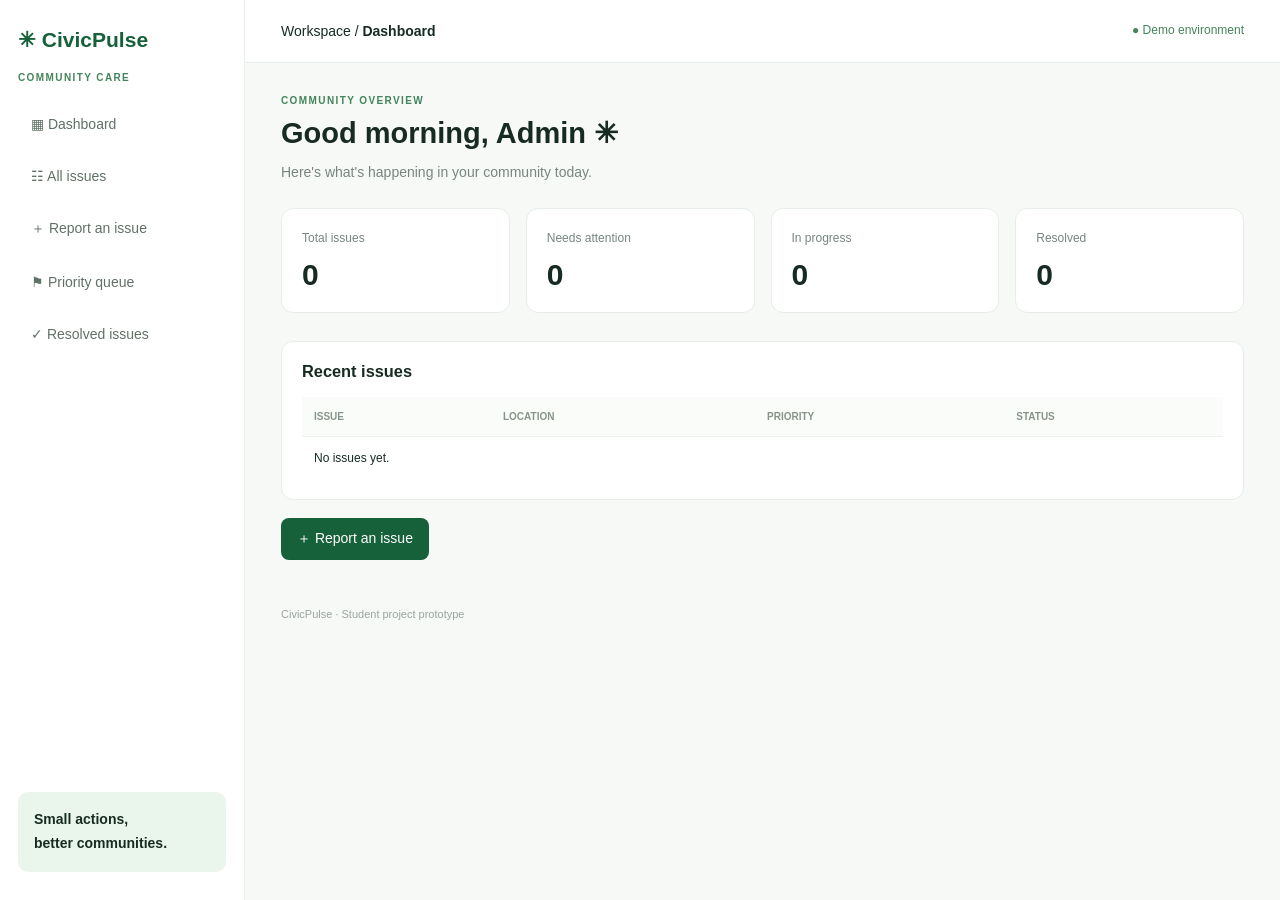
==== index.html @ 3a0a63b4 "Initial CivicPulse project setup" ====
<!DOCTYPE html>
<html lang="en">
<head>
  <meta charset="UTF-8">
  <meta name="viewport" content="width=device-width, initial-scale=1.0">
  <title>CivicPulse Dashboard</title>
  <link rel="stylesheet" href="style.css">
</head>
<body>
  <aside class="sidebar">
    <h2>✳ CivicPulse</h2>
    <p class="tagline">COMMUNITY CARE</p>
    <button onclick="showView('dashboard')">▦ Dashboard</button>
    <button onclick="showView('issues')">☷ All issues</button>
    <button onclick="showView('report')">＋ Report an issue</button>
    <button onclick="showView('priority')">⚑ Priority queue</button>
    <button onclick="showView('resolved')">✓ Resolved issues</button>
    <div class="sidebar-bottom">Small actions,<br>better communities.</div>
  </aside>

  <main>
    <header>
      <span>Workspace / <b id="pageTitle">Dashboard</b></span>
      <span class="demo">● Demo environment</span>
    </header>

    <section id="dashboard" class="view">
      <p class="eyebrow">COMMUNITY OVERVIEW</p>
      <h1>Good morning, Admin ✳</h1>
      <p class="muted">Here's what's happening in your community today.</p>

      <div class="stats">
        <article><span>Total issues</span><h2 id="total">8</h2></article>
        <article><span>Needs attention</span><h2 id="attention">3</h2></article>
        <article><span>In progress</span><h2 id="progress">2</h2></article>
        <article><span>Resolved</span><h2 id="resolved">2</h2></article>
      </div>

      <div class="panel">
        <h3>Recent issues</h3>
        <div class="table-wrap">
          <table>
            <thead><tr><th>Issue</th><th>Location</th><th>Priority</th><th>Status</th></tr></thead>
            <tbody id="recentRows"></tbody>
          </table>
        </div>
      </div>
      <button class="primary" onclick="showView('report')">＋ Report an issue</button>
    </section>

    <section id="issues" class="view hidden">
      <h1>All issues</h1>
      <p class="muted">Search and manage community reports.</p>
      <input id="search" placeholder="Search issues or locations..." oninput="renderIssues()">
      <div class="panel table-wrap">
        <table>
          <thead><tr><th>Issue</th><th>Location</th><th>Priority</th><th>Status</th><th>Action</th></tr></thead>
          <tbody id="issueRows"></tbody>
        </table>
      </div>
    </section>

    <section id="report" class="view hidden">
      <h1>Report an issue</h1>
      <p class="muted">Share a local problem to help improve your neighbourhood.</p>
      <form id="reportForm" class="panel form">
        <label>Issue category
          <select id="type" required>
            <option value="">Choose a category</option>
            <option>Pothole</option>
            <option>Garbage accumulation</option>
            <option>Water leakage</option>
            <option>Broken streetlight</option>
            <option>Electrical hazard</option>
            <option>Damaged footpath</option>
          </select>
        </label>
        <label>Location
          <select id="location" required>
            <option value="">Choose location</option>
            <option>Residential area</option>
            <option>Near school</option>
            <option>Busy road</option>
            <option>Near hospital</option>
            <option>Public park</option>
            <option>Market area</option>
          </select>
        </label>
        <label>Description
          <textarea id="description" required maxlength="500" rows="4" placeholder="Describe the issue..."></textarea>
        </label>
        <label>Severity (1 = minor, 5 = critical)
          <select id="condition" required>
            <option value="">Choose severity</option>
            <option value="1">1 — Very minor</option>
            <option value="2">2 — Minor</option>
            <option value="3">3 — Moderate</option>
            <option value="4">4 — Major</option>
            <option value="5">5 — Critical</option>
          </select>
        </label>
        <label>Estimated people affected
          <input id="people" type="number" min="1" required placeholder="e.g. 50">
        </label>
        <button class="primary" type="submit">Submit report</button>
      </form>
    </section>

    <section id="priority" class="view hidden">
      <h1>Priority queue</h1>
      <p class="muted">Open issues ordered by estimated priority.</p>
      <div class="panel table-wrap">
        <table>
          <thead><tr><th>Rank</th><th>Issue</th><th>Location</th><th>Score</th><th>Status</th></tr></thead>
          <tbody id="priorityRows"></tbody>
        </table>
      </div>
    </section>

    <section id="resolved" class="view hidden">
      <h1>Resolved issues</h1>
      <p class="muted">Reports marked as resolved.</p>
      <div class="panel table-wrap">
        <table>
          <thead><tr><th>Issue</th><th>Location</th><th>Priority</th><th>Status</th></tr></thead>
          <tbody id="resolvedRows"></tbody>
        </table>
      </div>
    </section>
    <footer>CivicPulse · Student project prototype</footer>
  </main>
  <div id="toast" role="status"></div>
  <script src="script.js"></script>
</body>
</html>
---- style.css ----
:root {
  --green: #17613a;
  --green-light: #eaf6ec;
  --background: #f7f9f7;
  --text: #172b22;
  --muted: #77867e;
  --border: #e7ede8;
}

* { box-sizing: border-box; }

body {
  margin: 0;
  background: var(--background);
  color: var(--text);
  font-family: "Segoe UI", Arial, sans-serif;
  font-size: 14px;
}

button, input, select, textarea { font: inherit; }
button { cursor: pointer; }

.sidebar {
  width: 245px;
  position: fixed;
  inset: 0 auto 0 0;
  padding: 28px 18px;
  background: white;
  border-right: 1px solid var(--border);
  display: flex;
  flex-direction: column;
  gap: 10px;
}

.sidebar h2 { margin: 0; color: var(--green); }
.tagline, .eyebrow {
  color: #43845a;
  font-size: 10px;
  letter-spacing: 1.4px;
  font-weight: bold;
}

.sidebar button {
  border: 0;
  background: transparent;
  color: #607166;
  padding: 13px;
  border-radius: 8px;
  text-align: left;
}

.sidebar button:hover,
.sidebar button:focus {
  background: var(--green-light);
  color: var(--green);
}

.sidebar-bottom {
  margin-top: auto;
  padding: 16px;
  border-radius: 10px;
  background: var(--green-light);
  line-height: 1.7;
  font-weight: bold;
}

main { margin-left: 245px; padding: 0 36px 30px; }

header {
  margin: 0 -36px 32px;
  padding: 23px 36px;
  background: white;
  border-bottom: 1px solid var(--border);
  display: flex;
  justify-content: space-between;
  gap: 12px;
}

.demo { color: #43845a; font-size: 12px; }

h1 { font-size: 29px; margin: 8px 0; }
h3 { margin-top: 0; }
.muted { color: var(--muted); }
.eyebrow { margin-top: 0; }

.stats {
  display: grid;
  grid-template-columns: repeat(4, minmax(0, 1fr));
  gap: 16px;
  margin: 28px 0;
}

.stats article, .panel {
  background: white;
  border: 1px solid var(--border);
  border-radius: 12px;
  padding: 20px;
  min-width: 0;
}

.stats article span { color: var(--muted); font-size: 12px; }
.stats h2 { font-size: 30px; margin: 13px 0 0; }

.primary {
  background: var(--green);
  color: white;
  border: 0;
  border-radius: 8px;
  padding: 12px 16px;
  margin: 18px 0;
}

.primary:hover { background: #123b2a; }

.table-wrap { overflow-x: auto; }
table { width: 100%; border-collapse: collapse; text-align: left; }
th {
  color: #87948a;
  background: #fafcf9;
  font-size: 10px;
  text-transform: uppercase;
}
th, td {
  padding: 14px 12px;
  border-bottom: 1px solid #edf1ed;
  white-space: nowrap;
}
td { font-size: 12px; }
tbody tr:last-child td { border-bottom: 0; }

.pill {
  display: inline-block;
  border-radius: 5px;
  padding: 5px 8px;
  font-size: 10px;
  font-weight: bold;
}
.critical { background: #fff0ee; color: #cb514b; }
.high { background: #fff5e5; color: #b97a21; }
.medium { background: #edf5ff; color: #4e7fb6; }
.low { background: #edf7ee; color: #42845a; }

.form { max-width: 760px; margin-top: 22px; }
.form label { display: block; margin-bottom: 18px; font-weight: 600; }
.form input, .form select, .form textarea, #search {
  display: block;
  width: 100%;
  margin-top: 8px;
  padding: 12px;
  border: 1px solid #dce6dd;
  border-radius: 8px;
  background: white;
  color: var(--text);
}
.form textarea { resize: vertical; }
.form input:focus, .form select:focus, .form textarea:focus, #search:focus {
  outline: 2px solid #b8dfc1;
  border-color: #5da874;
}

.hidden { display: none !important; }
.view { animation: appear .2s ease; }
@keyframes appear {
  from { opacity: .5; transform: translateY(3px); }
  to { opacity: 1; transform: none; }
}

footer { color: #9aa59d; font-size: 11px; margin-top: 30px; }
#toast {
  position: fixed;
  right: 20px;
  bottom: 20px;
  background: #183e2b;
  color: white;
  border-radius: 9px;
  padding: 13px 18px;
  display: none;
  box-shadow: 0 8px 25px #102b1d30;
}

@media (max-width: 1000px) {
  .sidebar { width: 205px; }
  main { margin-left: 205px; padding: 0 22px 25px; }
  header { margin-left: -22px; margin-right: -22px; padding: 20px 22px; }
  .stats { grid-template-columns: repeat(2, minmax(0, 1fr)); }
}

@media (max-width: 650px) {
  .sidebar { position: static; width: auto; padding: 15px; }
  .sidebar-bottom { display: none; }
  .sidebar button { display: inline-block; width: auto; padding: 9px; }
  main { margin-left: 0; padding: 0 14px 20px; }
  header { margin: 0 -14px 24px; padding: 16px 14px; }
  h1 { font-size: 24px; }
  .stats { gap: 9px; }
  .stats article, .panel { padding: 14px; }
  .stats h2 { font-size: 25px; }
}
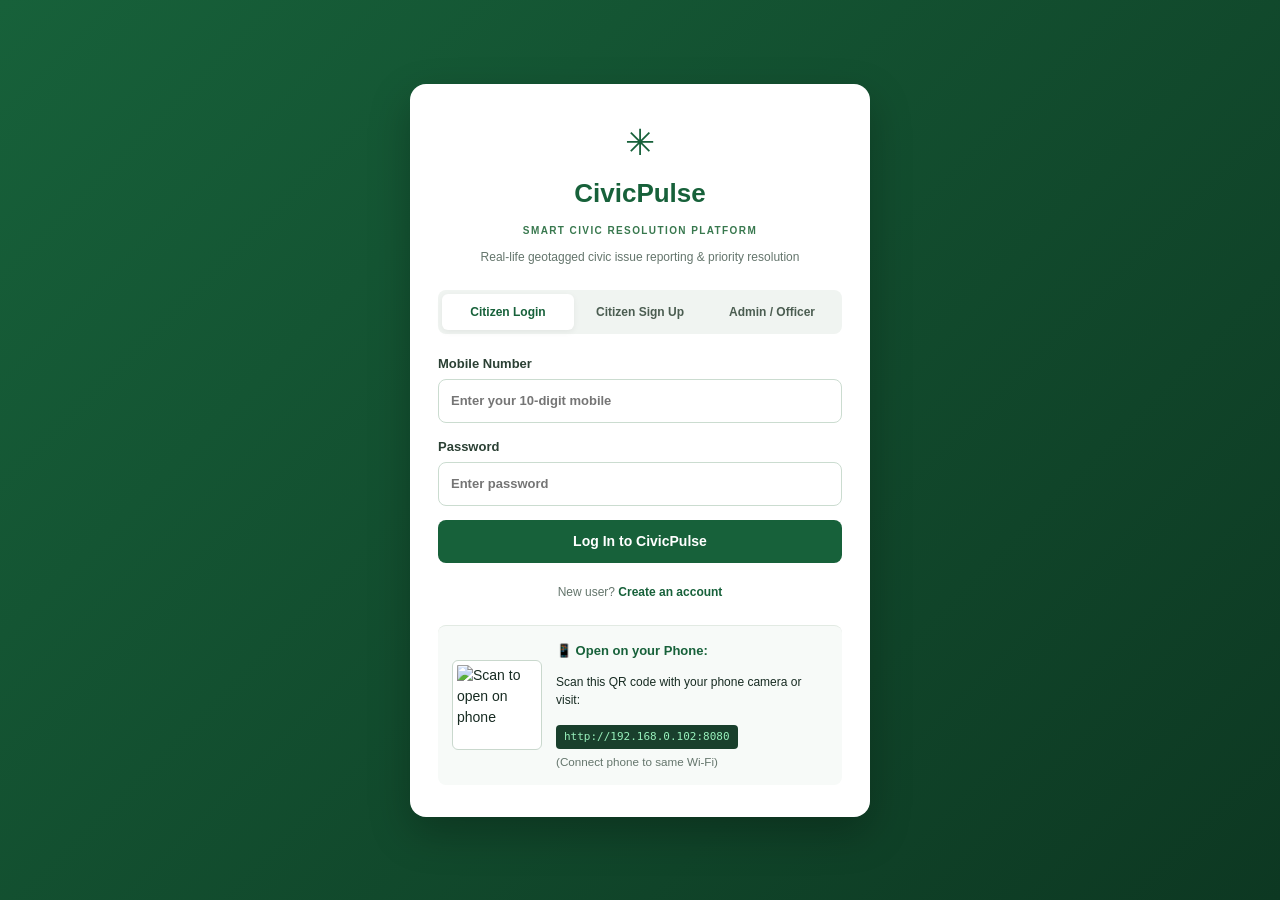
==== commit 203f0b32: "Working stage added geotag" ====
--- a/index.html
+++ b/index.html
@@ -1,136 +1,604 @@
-
 <!DOCTYPE html>
 <html lang="en">
 <head>
   <meta charset="UTF-8">
-  <meta name="viewport" content="width=device-width, initial-scale=1.0">
-  <title>CivicPulse Dashboard</title>
+  <meta name="viewport" content="width=device-width, initial-scale=1.0, maximum-scale=1.0, user-scalable=no">
+  <title>CivicPulse | Smart Geotag Civic Resolution App</title>
+  
+  <!-- PWA & Mobile Meta Tags -->
+  <link rel="manifest" href="manifest.json">
+  <meta name="theme-color" content="#17613a">
+  <meta name="mobile-web-app-capable" content="yes">
+  <meta name="apple-mobile-web-app-status-bar-style" content="black-translucent">
+  <meta name="apple-mobile-web-app-title" content="CivicPulse">
+  <link rel="apple-touch-icon" href="https://cdn-icons-png.flaticon.com/512/854/854878.png">
+
   <link rel="stylesheet" href="style.css">
+  
+  <!-- Leaflet Map CSS & JS -->
+  <link rel="stylesheet" href="https://unpkg.com/leaflet@1.9.4/dist/leaflet.css" integrity="sha256-p4NxAoJBhIIN+hmNHrzRCf9tD/miZyoHS5obTRR9BMY=" crossorigin=""/>
+  <script src="https://unpkg.com/leaflet@1.9.4/dist/leaflet.js" integrity="sha256-20nQCchB9co0qIjJZRGuk2/Z9VM+kNiyxNV1lvTlZBo=" crossorigin=""></script>
 </head>
 <body>
-  <aside class="sidebar">
-    <h2>✳ CivicPulse</h2>
-    <p class="tagline">COMMUNITY CARE</p>
-    <button onclick="showView('dashboard')">▦ Dashboard</button>
-    <button onclick="showView('issues')">☷ All issues</button>
-    <button onclick="showView('report')">＋ Report an issue</button>
-    <button onclick="showView('priority')">⚑ Priority queue</button>
-    <button onclick="showView('resolved')">✓ Resolved issues</button>
-    <div class="sidebar-bottom">Small actions,<br>better communities.</div>
-  </aside>
-
-  <main>
-    <header>
-      <span>Workspace / <b id="pageTitle">Dashboard</b></span>
-      <span class="demo">● Demo environment</span>
-    </header>
-
-    <section id="dashboard" class="view">
-      <p class="eyebrow">COMMUNITY OVERVIEW</p>
-      <h1>Good morning, Admin ✳</h1>
-      <p class="muted">Here's what's happening in your community today.</p>
-
-      <div class="stats">
-        <article><span>Total issues</span><h2 id="total">8</h2></article>
-        <article><span>Needs attention</span><h2 id="attention">3</h2></article>
-        <article><span>In progress</span><h2 id="progress">2</h2></article>
-        <article><span>Resolved</span><h2 id="resolved">2</h2></article>
+
+  <!-- ==================== AUTHENTICATION SCREEN (LOGIN / SIGN UP) ==================== -->
+  <div id="authScreen" class="auth-wrapper">
+    <div class="auth-card">
+      <div class="auth-header">
+        <span class="auth-icon">✳</span>
+        <h2>CivicPulse</h2>
+        <p class="tagline">SMART CIVIC RESOLUTION PLATFORM</p>
+        <p class="auth-subtitle">Real-life geotagged civic issue reporting & priority resolution</p>
       </div>
 
-      <div class="panel">
-        <h3>Recent issues</h3>
-        <div class="table-wrap">
+      <!-- AUTH TABS -->
+      <div class="auth-tabs">
+        <button id="tabCitizenLogin" class="auth-tab-btn active" onclick="switchAuthTab('citizenLogin')">Citizen Login</button>
+        <button id="tabCitizenSignup" class="auth-tab-btn" onclick="switchAuthTab('citizenSignup')">Citizen Sign Up</button>
+        <button id="tabAdminLogin" class="auth-tab-btn" onclick="switchAuthTab('adminLogin')">Admin / Officer</button>
+      </div>
+
+      <!-- FORM 1: CITIZEN LOGIN -->
+      <form id="citizenLoginForm" class="auth-form" onsubmit="handleCitizenLogin(event)">
+        <label>Mobile Number
+          <input id="loginPhone" type="tel" placeholder="Enter your 10-digit mobile" required pattern="[0-9]{10}">
+        </label>
+        <label>Password
+          <input id="loginPassword" type="password" placeholder="Enter password" required>
+        </label>
+        <button type="submit" class="primary full-width">Log In to CivicPulse</button>
+        <p class="auth-switch-note">New user? <a href="javascript:void(0)" onclick="switchAuthTab('citizenSignup')">Create an account</a></p>
+      </form>
+
+      <!-- FORM 2: CITIZEN SIGN UP -->
+      <form id="citizenSignupForm" class="auth-form hidden" onsubmit="handleCitizenSignup(event)">
+        <label>Your Full Name
+          <input id="signupName" placeholder="e.g. your full name" required>
+        </label>
+        <label>Mobile Number
+          <input id="signupPhone" type="tel" placeholder="10-digit mobile number" required pattern="[0-9]{10}">
+        </label>
+        <label>Create Password
+          <input id="signupPassword" type="password" placeholder="Choose a password" required minlength="4">
+        </label>
+        <button type="submit" class="primary full-width">Create Citizen Account</button>
+        <p class="auth-switch-note">Already have an account? <a href="javascript:void(0)" onclick="switchAuthTab('citizenLogin')">Log in</a></p>
+      </form>
+
+      <!-- FORM 3: ADMIN / OFFICER LOGIN -->
+      <form id="adminLoginForm" class="auth-form hidden" onsubmit="handleAdminLogin(event)">
+        <div class="admin-notice">
+          <small>🛡 Municipal Officer Portal: Manage city-wide complaints, Max-Heap priority queue, and fleet dispatch.</small>
+        </div>
+        <label>Administrator Username
+          <input id="adminUsername" placeholder="Username (Default: admin)" required>
+        </label>
+        <label>Security Password / PIN
+          <input id="adminPassword" type="password" placeholder="Password (Default: admin123 or 1234)" required>
+        </label>
+        <button type="submit" class="primary full-width" style="background:#253e30;">Log In as Municipal Officer</button>
+        <p class="auth-switch-note"><a href="javascript:void(0)" onclick="switchAuthTab('citizenLogin')">← Back to Citizen Login</a></p>
+      </form>
+
+      <!-- QR CODE & PHONE APP CONNECT HELPER -->
+      <div class="phone-connect-box">
+        <div class="phone-connect-flex">
+          <img id="phoneQrCode" class="qr-code-img" src="https://api.qrserver.com/v1/create-qr-code/?size=110x110&data=http://192.168.0.102:8080" alt="Scan to open on phone">
+          <div class="phone-connect-text">
+            <strong>📱 Open on your Phone:</strong>
+            <p class="small">Scan this QR code with your phone camera or visit:</p>
+            <code class="network-link">http://192.168.0.102:8080</code>
+            <small class="muted" style="display:block; margin-top:4px;">(Connect phone to same Wi-Fi)</small>
+          </div>
+        </div>
+      </div>
+    </div>
+  </div>
+
+  <!-- ==================== MAIN APPLICATION APP (POST-LOGIN) ==================== -->
+  <div id="appScreen" class="app-wrapper hidden">
+    <!-- SIDEBAR NAVIGATION -->
+    <aside class="sidebar" id="mainSidebar">
+      <div class="brand">
+        <h2>✳ CivicPulse</h2>
+        <p class="tagline" id="sidebarTagline">CITIZEN PORTAL</p>
+      </div>
+
+      <!-- CITIZEN NAVIGATION -->
+      <nav class="nav-links" id="citizenNav">
+        <button id="nav-report" class="active" onclick="showView('report')">📷 Report with Geotag</button>
+        <button id="nav-myComplaints" onclick="showView('myComplaints')">📋 My Complaints</button>
+      </nav>
+
+      <!-- ADMIN / OFFICER NAVIGATION -->
+      <nav class="nav-links hidden" id="adminNav">
+        <button id="nav-dashboard" onclick="showView('dashboard')">▦ Dashboard</button>
+        <button id="nav-citizens" onclick="showView('citizens')">👥 Registered Citizens</button>
+        <button id="nav-issues" onclick="showView('issues')">☷ All City Complaints</button>
+        <button id="nav-priority" onclick="showView('priority')">⚑ Priority Queue (Heap)</button>
+        <button id="nav-map" onclick="showView('mapView')">🗺 Interactive Map & Route</button>
+        <button id="nav-resolved" onclick="showView('resolved')">✓ Resolved Issues</button>
+        <button id="nav-fds" onclick="showView('fds')">⚗ FDS Live Inspector</button>
+      </nav>
+
+      <!-- SIDEBAR BOTTOM PROFILE -->
+      <div class="sidebar-bottom">
+        <div class="user-card" id="userCard">
+          <span class="user-badge" id="roleBadge">👤 Citizen</span>
+          <strong id="userNameDisplay">Citizen</strong>
+          <small id="userPhoneDisplay" class="muted">+91 ----------</small>
+        </div>
+        <button class="logout-btn" onclick="logout()">⎋ Log Out</button>
+      </div>
+    </aside>
+
+    <!-- MAIN APP CONTAINER -->
+    <main id="mainContainer">
+      <!-- TOP HEADER -->
+      <header>
+        <div class="header-left">
+          <span class="header-title">Workspace / <b id="pageTitle">Report with Geotag</b></span>
+          <span id="backendBadge" class="demo-badge pill-green">● C++ Multi-Tenant Engine Active</span>
+        </div>
+        <div class="header-right">
+          <button id="pwaInstallBtn" class="install-pwa-btn hidden" onclick="installPwa()">📱 Install on Phone</button>
+          <div class="header-user-info">
+            <span id="headerRolePill" class="role-pill citizen-pill">Citizen</span>
+            <span id="headerUserName" class="header-name">Citizen</span>
+          </div>
+        </div>
+      </header>
+
+      <!-- ==================== CITIZEN VIEWS ==================== -->
+
+      <!-- VIEW 1: REPORT CIVIC ISSUE (GEOTAG MANDATORY, STEP 2 AUTOMATIC) -->
+      <section id="report" class="view">
+        <div class="view-intro">
+          <h1>Report a Civic Issue</h1>
+          <p class="muted">Take a photo using your phone camera or upload a geotagged image. Location and priority are automatically calculated from your photo!</p>
+        </div>
+
+        <!-- STEP 1: PHOTO & GEOTAG (COMPULSORY) -->
+        <div class="panel geotag-capture-card">
+          <div class="step-title-row">
+            <span class="step-num">1</span>
+            <div>
+              <h3>Take Photo or Upload Geotagged Image (Compulsory)</h3>
+              <p class="muted small">Your location is directly extracted from the photo GPS coordinates.</p>
+            </div>
+          </div>
+
+          <div class="upload-options-grid">
+            <!-- CAMERA -->
+            <div class="camera-card">
+              <button type="button" class="primary full-width" onclick="toggleCamera()">
+                📸 Open Camera & Capture Photo
+              </button>
+              <video id="cameraVideo" autoplay playsinline style="display:none;"></video>
+              <canvas id="cameraCanvas" style="display:none;"></canvas>
+              <button type="button" id="snapBtn" class="primary full-width" style="display:none; margin-top:8px; background:#124729;" onclick="takePhotoSnapshot()">
+                🔘 Snap Photo Now
+              </button>
+            </div>
+
+            <!-- FILE UPLOAD -->
+            <div class="dropzone" id="dropzone" onclick="document.getElementById('fileInput').click()">
+              <input type="file" id="fileInput" accept="image/*" style="display:none" onchange="handleFileSelect(event)">
+              <div class="dropzone-content">
+                <span class="upload-icon">📁</span>
+                <strong>Choose Photo from Device</strong>
+                <small>Auto-reads embedded GPS latitude & longitude</small>
+              </div>
+            </div>
+          </div>
+
+          <!-- PHOTO & EXTRACTED LOCATION DISPLAY -->
+          <div id="photoSuccessCard" class="photo-success-card hidden">
+            <div class="photo-success-flex">
+              <img id="previewImg" src="" alt="Captured issue photo" class="preview-thumbnail">
+              <div class="photo-success-details">
+                <span class="pill-badge pill-green">✓ Photo Captured & Geotagged</span>
+                <h4 id="extractedIssueTitle">Civic Issue Identified</h4>
+                <div class="extracted-location-badge">
+                  <span>📍 <b>Extracted GPS:</b> <span id="dispLat">0.0000</span>, <span id="dispLng">0.0000</span></span>
+                  <span id="dispAddress" class="disp-address">Finding address...</span>
+                </div>
+              </div>
+            </div>
+          </div>
+        </div>
+
+        <!-- STEP 2: REVIEW & SUBMIT (MINIMAL & AUTOMATIC) -->
+        <form id="reportForm" class="panel form" onsubmit="submitCitizenComplaint(event)">
+          <div class="step-title-row">
+            <span class="step-num">2</span>
+            <div>
+              <h3>Confirm & Submit</h3>
+              <p class="muted small">Location is locked from your photo above. Review issue type and tap submit.</p>
+            </div>
+          </div>
+
+          <div class="form-grid-simplified">
+            <label>Issue Type
+              <select id="type" required>
+                <option value="Pothole">🕳 Road Pothole</option>
+                <option value="Garbage accumulation">🗑 Garbage Accumulation / Overflow</option>
+                <option value="Water leakage">💧 Water Pipeline Leakage</option>
+                <option value="Broken streetlight">💡 Broken Streetlight</option>
+                <option value="Electrical hazard">⚡ Exposed Electrical Cable / Hazard</option>
+                <option value="Damaged footpath">🚶 Damaged Footpath / Pavement</option>
+                <option value="Other">⚠️ Other Civic Issue</option>
+              </select>
+            </label>
+
+            <label class="full-col">Additional Description (Optional)
+              <textarea id="description" rows="2" placeholder="e.g. Near corner of street, blocking traffic..."></textarea>
+            </label>
+
+            <label class="checkbox-label full-col">
+              <input id="urgent" type="checkbox">
+              <span><b>Flag as URGENT Hazard</b> (Needs emergency municipal response)</span>
+            </label>
+          </div>
+
+          <input type="hidden" id="photoUrl" value="">
+          <input type="hidden" id="latitude" value="">
+          <input type="hidden" id="longitude" value="">
+          <input type="hidden" id="location" value="">
+
+          <div class="form-actions">
+            <button class="primary full-width" type="submit" id="submitReportBtn">🚀 Submit Civic Complaint to Municipal Corporation</button>
+          </div>
+        </form>
+      </section>
+
+      <!-- VIEW 2: MY COMPLAINTS (PRIVATE TO LOGGED-IN CITIZEN) -->
+      <section id="myComplaints" class="view hidden">
+        <div class="view-header">
+          <div>
+            <h1>My Submitted Complaints</h1>
+            <p class="muted">Live status tracking for complaints reported by you. Only visible to your account.</p>
+          </div>
+          <button class="primary" onclick="showView('report')">＋ Report New Issue</button>
+        </div>
+
+        <div class="citizen-complaints-list" id="citizenComplaintsList">
+          <!-- Dynamically populated from C++ Backend -->
+        </div>
+      </section>
+
+      <!-- ==================== ADMIN VIEWS (OFFICER ACCESS ONLY) ==================== -->
+
+      <!-- VIEW 3: ADMIN DASHBOARD -->
+      <section id="dashboard" class="view hidden">
+        <p class="eyebrow">MUNICIPAL PULSE & OVERVIEW</p>
+        <h1>Municipal Admin Dashboard ✳</h1>
+        <p class="muted">Real-time civic complaints submitted by all citizens across city sectors, prioritized via C++ Binary Max-Heap with Dijkstra fleet routing.</p>
+
+        <div class="stats">
+          <article>
+            <span>Total complaints</span>
+            <h2 id="total">0</h2>
+            <small class="trend">All citizen reports</small>
+          </article>
+          <article class="stat-attention">
+            <span>Needs attention</span>
+            <h2 id="attention">0</h2>
+            <small class="trend">Critical / High priority</small>
+          </article>
+          <article class="stat-progress">
+            <span>In progress</span>
+            <h2 id="progress">0</h2>
+            <small class="trend">Active field crew</small>
+          </article>
+          <article class="stat-resolved">
+            <span>Resolved</span>
+            <h2 id="resolved">0</h2>
+            <small class="trend">Completed repairs</small>
+          </article>
+        </div>
+
+        <div class="panel">
+          <div class="panel-header-flex">
+            <h3>Recent Complaints (All Citizens)</h3>
+            <button class="secondary-btn" onclick="showView('issues')">View All Issues ➔</button>
+          </div>
+          <div class="table-wrap">
+            <table>
+              <thead>
+                <tr>
+                  <th>Photo</th>
+                  <th>Issue</th>
+                  <th>Reported By</th>
+                  <th>Location / GPS</th>
+                  <th>Score</th>
+                  <th>Status</th>
+                  <th>Action</th>
+                </tr>
+              </thead>
+              <tbody id="recentRows"></tbody>
+            </table>
+          </div>
+        </div>
+      </section>
+
+      <!-- VIEW 4: REGISTERED CITIZENS DIRECTORY (ADMIN ONLY) -->
+      <section id="citizens" class="view hidden">
+        <div class="view-header">
+          <div>
+            <h1>Registered Citizen Accounts</h1>
+            <p class="muted">Live directory of all citizens who have signed up and reported issues from their phones or desktop.</p>
+          </div>
+        </div>
+
+        <div class="panel table-wrap">
           <table>
-            <thead><tr><th>Issue</th><th>Location</th><th>Priority</th><th>Status</th></tr></thead>
-            <tbody id="recentRows"></tbody>
+            <thead>
+              <tr>
+                <th>Citizen Name</th>
+                <th>Mobile Number</th>
+                <th>Registered Date</th>
+                <th>Complaints Filed</th>
+              </tr>
+            </thead>
+            <tbody id="citizenDirectoryRows"></tbody>
           </table>
         </div>
+      </section>
+
+      <!-- VIEW 5: ALL CITY COMPLAINTS (ADMIN ONLY) -->
+      <section id="issues" class="view hidden">
+        <div class="view-header">
+          <div>
+            <h1>All Community Complaints</h1>
+            <p class="muted">Master registry of complaints submitted by citizens across all municipal wards.</p>
+          </div>
+          <div class="filter-controls">
+            <input id="search" placeholder="🔍 Search issues, locations, citizen..." oninput="renderAdminIssues()">
+            <select id="statusFilter" onchange="renderAdminIssues()">
+              <option value="all">All Statuses</option>
+              <option value="Submitted">Submitted</option>
+              <option value="In Progress">In Progress</option>
+              <option value="Resolved">Resolved</option>
+            </select>
+          </div>
+        </div>
+
+        <div class="panel table-wrap">
+          <table>
+            <thead>
+              <tr>
+                <th>Photo</th>
+                <th>Issue & Category</th>
+                <th>Citizen / Contact</th>
+                <th>Location & GPS</th>
+                <th>Priority Score</th>
+                <th>Status</th>
+                <th>Action</th>
+              </tr>
+            </thead>
+            <tbody id="issueRows"></tbody>
+          </table>
+        </div>
+      </section>
+
+      <!-- VIEW 6: PRIORITY QUEUE (ADMIN ONLY - C++ MAX-HEAP) -->
+      <section id="priority" class="view hidden">
+        <div class="view-header">
+          <div>
+            <h1>Priority Queue (C++ Binary Max-Heap)</h1>
+            <p class="muted">Complaints dynamically ordered by priority score via C++ Max-Heap in O(log N) time.</p>
+          </div>
+          <button class="primary" onclick="requestDispatchRoute()">🚐 Calculate Dijkstra Municipal Service Route</button>
+        </div>
+
+        <div id="dispatchCard" class="panel dispatch-card hidden">
+          <div class="dispatch-header">
+            <h3>🚐 Municipal Repair Crew Optimal Route</h3>
+            <span class="pill-badge pill-green">Dijkstra's Shortest Path</span>
+          </div>
+          <p><b>Departure Hub:</b> <span id="routeHub">Municipal Central Depot</span></p>
+          <p><b>Waypoints:</b> <span id="routeWaypoints">Calculating...</span></p>
+          <div class="route-metrics">
+            <span><b>Total Distance:</b> <span id="routeDistance">0.0 km</span></span>
+            <span><b>Estimated Time:</b> <span id="routeTime">0 mins</span></span>
+          </div>
+        </div>
+
+        <div class="panel table-wrap">
+          <table>
+            <thead>
+              <tr>
+                <th>Heap Rank</th>
+                <th>Photo</th>
+                <th>Issue</th>
+                <th>Citizen</th>
+                <th>Location</th>
+                <th>Score</th>
+                <th>Status</th>
+                <th>Action</th>
+              </tr>
+            </thead>
+            <tbody id="priorityRows"></tbody>
+          </table>
+        </div>
+      </section>
+
+      <!-- VIEW 7: MAP & ROUTE (ADMIN ONLY) -->
+      <section id="mapView" class="view hidden">
+        <div class="view-header">
+          <div>
+            <h1>Municipal Dispatch & Service Map</h1>
+            <p class="muted">Spatial distribution of complaints with live priority markers and Dijkstra service routes.</p>
+          </div>
+          <div class="map-legend">
+            <span class="legend-dot red">● Critical</span>
+            <span class="legend-dot orange">● High</span>
+            <span class="legend-dot blue">● Medium</span>
+            <span class="legend-dot green">● Low</span>
+            <span class="legend-dot purple">★ Depot</span>
+          </div>
+        </div>
+        <div class="panel">
+          <div id="fullMap" class="map-container" style="height: 520px; border-radius: 8px;"></div>
+        </div>
+      </section>
+
+      <!-- VIEW 8: RESOLVED ISSUES (ADMIN ONLY) -->
+      <section id="resolved" class="view hidden">
+        <h1>Resolved Community Issues</h1>
+        <p class="muted">Successfully fixed issues with resolution notes, timestamps, and technician assignment.</p>
+        <div class="panel table-wrap">
+          <table>
+            <thead>
+              <tr>
+                <th>Photo</th>
+                <th>Issue</th>
+                <th>Citizen</th>
+                <th>Location</th>
+                <th>Resolution Notes & Assigned Officer</th>
+                <th>Status</th>
+              </tr>
+            </thead>
+            <tbody id="resolvedRows"></tbody>
+          </table>
+        </div>
+      </section>
+
+      <!-- VIEW 9: FDS LIVE INSPECTOR (ADMIN ONLY) -->
+      <section id="fds" class="view hidden">
+        <h1>Fundamentals of Data Structures (FDS) Inspector</h1>
+        <p class="muted">Live academic visualizer demonstrating C++ Data Structures implementation and performance metrics.</p>
+
+        <div class="fds-grid">
+          <!-- 1. BINARY MAX-HEAP -->
+          <article class="panel fds-card">
+            <div class="fds-card-header">
+              <h3>1. Binary Max-Heap (Priority Queue)</h3>
+              <span class="pill-badge pill-green">O(log N) Insert & Extract</span>
+            </div>
+            <p>Maintains priority order. Root is always the highest priority civic complaint.</p>
+            <div class="fds-metric-list">
+              <div><span>Heap Elements:</span> <strong id="fdsHeapCount">0</strong></div>
+              <div><span>Tree Height:</span> <strong id="fdsHeapHeight">0</strong></div>
+              <div><span>Peek Max:</span> <strong>O(1)</strong></div>
+              <div><span>Extract Max:</span> <strong>O(log N)</strong></div>
+            </div>
+            <div class="fds-tree-visual" id="heapArrayView">
+              <code>Heap array: [Empty]</code>
+            </div>
+          </article>
+
+          <!-- 2. BINARY SEARCH TREE -->
+          <article class="panel fds-card">
+            <div class="fds-card-header">
+              <h3>2. Binary Search Tree (BST)</h3>
+              <span class="pill-badge pill-blue">O(log N) ID Index</span>
+            </div>
+            <p>Indexes all complaints uniquely by ID. In-order traversal generates sorted ID records.</p>
+            <div class="fds-metric-list">
+              <div><span>Total BST Nodes:</span> <strong id="fdsBstCount">0</strong></div>
+              <div><span>Tree Height:</span> <strong id="fdsBstHeight">0</strong></div>
+            </div>
+            <div class="bst-search-tester">
+              <label>Test BST Search Lookup:</label>
+              <div style="display:flex; gap:8px;">
+                <input id="bstTestId" type="number" placeholder="Enter ID (e.g. 1)" style="max-width:160px;">
+                <button class="secondary-btn" onclick="testBstSearch()">Execute Search</button>
+              </div>
+              <div id="bstSearchResult" class="bst-result-box">Search test output...</div>
+            </div>
+          </article>
+
+          <!-- 3. CIVIC GRAPH & DIJKSTRA -->
+          <article class="panel fds-card">
+            <div class="fds-card-header">
+              <h3>3. City Graph & Dijkstra Shortest Path</h3>
+              <span class="pill-badge pill-purple">O((V + E) log V)</span>
+            </div>
+            <p>Road network graph connecting municipal hubs and complaint locations.</p>
+            <div class="fds-metric-list">
+              <div><span>Graph Vertices:</span> <strong id="fdsVertices">9</strong></div>
+              <div><span>Road Edges:</span> <strong id="fdsEdges">12</strong></div>
+            </div>
+            <div class="graph-nodes-list" id="graphNodesList">
+              <code>Nodes: Municipal Central Depot, Near School, Near Hospital, Market Area...</code>
+            </div>
+          </article>
+
+          <!-- 4. DOUBLY LINKED LIST -->
+          <article class="panel fds-card">
+            <div class="fds-card-header">
+              <h3>4. Doubly Linked List (Audit Log)</h3>
+              <span class="pill-badge pill-yellow">O(1) Append / Bidirectional</span>
+            </div>
+            <p>Maintains persistent resolution history and complaint status changes.</p>
+            <div class="fds-metric-list">
+              <div><span>Audit Records:</span> <strong id="fdsAuditCount">0</strong></div>
+              <div><span>Traversal:</span> <strong>Bidirectional</strong></div>
+            </div>
+            <div id="auditLogList" class="audit-trail-container"></div>
+          </article>
+        </div>
+      </section>
+
+      <!-- RESOLUTION MODAL -->
+      <div id="resolutionModal" class="modal-overlay hidden">
+        <div class="modal-card">
+          <div class="modal-header">
+            <h3 id="modalTitle">Update & Resolve Complaint</h3>
+            <button class="close-btn" onclick="closeModal()">✕</button>
+          </div>
+          <div class="modal-body">
+            <p id="modalIssueDetails" class="muted">Loading issue details...</p>
+            <form id="resolutionForm" onsubmit="submitResolution(event)">
+              <input type="hidden" id="modalComplaintId">
+              <label>Update Status
+                <select id="modalStatusSelect" required>
+                  <option value="Submitted">Submitted (Under review)</option>
+                  <option value="In Progress">In Progress (Field crew assigned)</option>
+                  <option value="Resolved">Resolved (Work completed)</option>
+                  <option value="Closed">Closed (Verified & archived)</option>
+                </select>
+              </label>
+              <label>Assigned Officer / Technician
+                <input id="modalOfficer" placeholder="e.g. Road Maintenance Crew, Electrical Inspector" required>
+              </label>
+              <label>Resolution Notes & Action Taken
+                <textarea id="modalNotes" rows="3" placeholder="Describe the repair work conducted, materials used, or inspection outcome..." required></textarea>
+              </label>
+              <div class="modal-actions">
+                <button type="submit" class="primary">Save Status & Update FDS Engine</button>
+                <button type="button" class="secondary-btn" onclick="closeModal()">Cancel</button>
+              </div>
+            </form>
+          </div>
+        </div>
       </div>
-      <button class="primary" onclick="showView('report')">＋ Report an issue</button>
-    </section>
-
-    <section id="issues" class="view hidden">
-      <h1>All issues</h1>
-      <p class="muted">Search and manage community reports.</p>
-      <input id="search" placeholder="Search issues or locations..." oninput="renderIssues()">
-      <div class="panel table-wrap">
-        <table>
-          <thead><tr><th>Issue</th><th>Location</th><th>Priority</th><th>Status</th><th>Action</th></tr></thead>
-          <tbody id="issueRows"></tbody>
-        </table>
-      </div>
-    </section>
-
-    <section id="report" class="view hidden">
-      <h1>Report an issue</h1>
-      <p class="muted">Share a local problem to help improve your neighbourhood.</p>
-      <form id="reportForm" class="panel form">
-        <label>Issue category
-          <select id="type" required>
-            <option value="">Choose a category</option>
-            <option>Pothole</option>
-            <option>Garbage accumulation</option>
-            <option>Water leakage</option>
-            <option>Broken streetlight</option>
-            <option>Electrical hazard</option>
-            <option>Damaged footpath</option>
-          </select>
-        </label>
-        <label>Location
-          <select id="location" required>
-            <option value="">Choose location</option>
-            <option>Residential area</option>
-            <option>Near school</option>
-            <option>Busy road</option>
-            <option>Near hospital</option>
-            <option>Public park</option>
-            <option>Market area</option>
-          </select>
-        </label>
-        <label>Description
-          <textarea id="description" required maxlength="500" rows="4" placeholder="Describe the issue..."></textarea>
-        </label>
-        <label>Severity (1 = minor, 5 = critical)
-          <select id="condition" required>
-            <option value="">Choose severity</option>
-            <option value="1">1 — Very minor</option>
-            <option value="2">2 — Minor</option>
-            <option value="3">3 — Moderate</option>
-            <option value="4">4 — Major</option>
-            <option value="5">5 — Critical</option>
-          </select>
-        </label>
-        <label>Estimated people affected
-          <input id="people" type="number" min="1" required placeholder="e.g. 50">
-        </label>
-        <button class="primary" type="submit">Submit report</button>
-      </form>
-    </section>
-
-    <section id="priority" class="view hidden">
-      <h1>Priority queue</h1>
-      <p class="muted">Open issues ordered by estimated priority.</p>
-      <div class="panel table-wrap">
-        <table>
-          <thead><tr><th>Rank</th><th>Issue</th><th>Location</th><th>Score</th><th>Status</th></tr></thead>
-          <tbody id="priorityRows"></tbody>
-        </table>
-      </div>
-    </section>
-
-    <section id="resolved" class="view hidden">
-      <h1>Resolved issues</h1>
-      <p class="muted">Reports marked as resolved.</p>
-      <div class="panel table-wrap">
-        <table>
-          <thead><tr><th>Issue</th><th>Location</th><th>Priority</th><th>Status</th></tr></thead>
-          <tbody id="resolvedRows"></tbody>
-        </table>
-      </div>
-    </section>
-    <footer>CivicPulse · Student project prototype</footer>
-  </main>
-  <div id="toast" role="status"></div>
+
+      <!-- TOAST NOTIFICATIONS -->
+      <div id="toast" role="status"></div>
+
+      <footer>CivicPulse · Fundamentals of Data Structures (C++) Project · Real-Life Civic Platform</footer>
+    </main>
+
+    <!-- MOBILE BOTTOM NAVIGATION (Smartphones) -->
+    <nav class="mobile-bottom-nav" id="mobileBottomNav">
+      <button id="mob-report" class="active" onclick="showView('report')">
+        <span>📷</span>
+        <small>Report</small>
+      </button>
+      <button id="mob-myComplaints" onclick="showView('myComplaints')">
+        <span>📋</span>
+        <small>My Issues</small>
+      </button>
+      <button id="mob-user" onclick="logout()">
+        <span>⎋</span>
+        <small>Log Out</small>
+      </button>
+    </nav>
+  </div>
+
   <script src="script.js"></script>
 </body>
 </html>
--- a/style.css
+++ b/style.css
@@ -1,11 +1,12 @@
-
 :root {
   --green: #17613a;
+  --green-hover: #114c2c;
   --green-light: #eaf6ec;
   --background: #f7f9f7;
   --text: #172b22;
-  --muted: #77867e;
-  --border: #e7ede8;
+  --muted: #64756c;
+  --border: #e2eae3;
+  --card-bg: #ffffff;
 }
 
 * { box-sizing: border-box; }
@@ -14,186 +15,1122 @@
   margin: 0;
   background: var(--background);
   color: var(--text);
-  font-family: "Segoe UI", Arial, sans-serif;
+  font-family: -apple-system, BlinkMacSystemFont, "Segoe UI", Roboto, Oxygen, Ubuntu, Cantarell, "Helvetica Neue", Arial, sans-serif;
   font-size: 14px;
+  line-height: 1.5;
+  -webkit-tap-highlight-color: transparent;
 }
 
 button, input, select, textarea { font: inherit; }
 button { cursor: pointer; }
 
+/* ==================== AUTHENTICATION SCREEN ==================== */
+
+.auth-wrapper {
+  min-height: 100vh;
+  display: flex;
+  align-items: center;
+  justify-content: center;
+  padding: 24px 16px;
+  background: linear-gradient(135deg, #17613a 0%, #0d3822 100%);
+}
+
+.auth-card {
+  background: white;
+  width: 100%;
+  max-width: 460px;
+  border-radius: 16px;
+  padding: 32px 28px;
+  box-shadow: 0 16px 40px rgba(0,0,0,0.25);
+  animation: appear 0.3s ease;
+}
+
+.auth-header {
+  text-align: center;
+  margin-bottom: 24px;
+}
+
+.auth-icon {
+  font-size: 36px;
+  color: var(--green);
+  display: inline-block;
+  margin-bottom: 4px;
+}
+
+.auth-header h2 {
+  margin: 0;
+  color: var(--green);
+  font-size: 26px;
+}
+
+.auth-subtitle {
+  font-size: 12px;
+  color: var(--muted);
+  margin-top: 6px;
+}
+
+.auth-tabs {
+  display: flex;
+  background: #f0f4f1;
+  border-radius: 8px;
+  padding: 4px;
+  margin-bottom: 20px;
+}
+
+.auth-tab-btn {
+  flex: 1;
+  border: 0;
+  background: transparent;
+  color: #4b5d51;
+  padding: 9px 6px;
+  border-radius: 6px;
+  font-size: 12px;
+  font-weight: 600;
+  transition: all 0.15s ease;
+}
+
+.auth-tab-btn.active {
+  background: white;
+  color: var(--green);
+  box-shadow: 0 2px 6px rgba(0,0,0,0.06);
+}
+
+.auth-form {
+  display: flex;
+  flex-direction: column;
+  gap: 14px;
+}
+
+.auth-form label {
+  display: block;
+  font-size: 13px;
+  font-weight: 600;
+  color: #2b4034;
+}
+
+.auth-form input {
+  display: block;
+  width: 100%;
+  margin-top: 6px;
+  padding: 11px 12px;
+  border: 1px solid #cbdcd0;
+  border-radius: 8px;
+  font-size: 13px;
+}
+
+.auth-form input:focus {
+  outline: none;
+  border-color: var(--green);
+  box-shadow: 0 0 0 3px rgba(23, 97, 58, 0.12);
+}
+
+.auth-switch-note {
+  text-align: center;
+  font-size: 12px;
+  color: var(--muted);
+  margin: 6px 0 0;
+}
+
+.auth-switch-note a {
+  color: var(--green);
+  font-weight: 600;
+  text-decoration: none;
+}
+
+.auth-switch-note a:hover {
+  text-decoration: underline;
+}
+
+.admin-notice {
+  background: #fdf5e7;
+  border-left: 3px solid #b97a21;
+  padding: 8px 12px;
+  border-radius: 4px;
+  color: #7b4e0d;
+}
+
+/* PHONE QR CONNECT HELPER */
+
+.phone-connect-box {
+  margin-top: 24px;
+  padding-top: 18px;
+  border-top: 1px solid var(--border);
+  background: #f7faf8;
+  border-radius: 8px;
+  padding: 14px;
+}
+
+.phone-connect-flex {
+  display: flex;
+  align-items: center;
+  gap: 14px;
+}
+
+.qr-code-img {
+  width: 90px;
+  height: 90px;
+  border-radius: 6px;
+  border: 1px solid #c9d8cd;
+  background: white;
+  padding: 4px;
+}
+
+.phone-connect-text {
+  flex: 1;
+}
+
+.phone-connect-text strong {
+  font-size: 13px;
+  color: var(--green);
+}
+
+.network-link {
+  display: inline-block;
+  background: #193f2c;
+  color: #97f0bb;
+  padding: 4px 8px;
+  border-radius: 4px;
+  font-size: 11px;
+  margin-top: 4px;
+  font-family: Consolas, monospace;
+}
+
+/* ==================== MAIN APPLICATION LAYOUT ==================== */
+
+.app-wrapper {
+  display: flex;
+  min-height: 100vh;
+}
+
 .sidebar {
-  width: 245px;
+  width: 250px;
   position: fixed;
   inset: 0 auto 0 0;
-  padding: 28px 18px;
-  background: white;
+  padding: 24px 16px;
+  background: var(--card-bg);
   border-right: 1px solid var(--border);
   display: flex;
   flex-direction: column;
-  gap: 10px;
-}
-
-.sidebar h2 { margin: 0; color: var(--green); }
+  gap: 12px;
+  z-index: 100;
+}
+
+.brand h2 { margin: 0; color: var(--green); font-size: 22px; }
 .tagline, .eyebrow {
-  color: #43845a;
+  color: #38784e;
   font-size: 10px;
   letter-spacing: 1.4px;
-  font-weight: bold;
+  font-weight: 700;
+  text-transform: uppercase;
+}
+
+.nav-links {
+  display: flex;
+  flex-direction: column;
+  gap: 6px;
+  margin-top: 14px;
 }
 
 .sidebar button {
   border: 0;
   background: transparent;
-  color: #607166;
-  padding: 13px;
+  color: #4f6155;
+  padding: 11px 14px;
   border-radius: 8px;
   text-align: left;
-}
-
-.sidebar button:hover,
-.sidebar button:focus {
+  font-weight: 500;
+  transition: all 0.15s ease;
+  display: flex;
+  align-items: center;
+  gap: 8px;
+}
+
+.sidebar button:hover {
   background: var(--green-light);
   color: var(--green);
 }
 
+.sidebar button.active {
+  background: var(--green-light);
+  color: var(--green);
+  font-weight: 700;
+}
+
 .sidebar-bottom {
   margin-top: auto;
-  padding: 16px;
+  padding: 14px;
   border-radius: 10px;
   background: var(--green-light);
-  line-height: 1.7;
+  display: flex;
+  flex-direction: column;
+  gap: 8px;
+}
+
+.user-card {
+  display: flex;
+  flex-direction: column;
+  gap: 3px;
+}
+
+.user-badge {
+  font-size: 10px;
+  font-weight: 700;
+  color: var(--green);
+  text-transform: uppercase;
+}
+
+.user-card strong {
+  font-size: 13px;
+  color: var(--text);
+  white-space: nowrap;
+  overflow: hidden;
+  text-overflow: ellipsis;
+}
+
+.logout-btn {
+  background: white;
+  border: 1px solid #c8d9cc;
+  border-radius: 6px;
+  padding: 6px 10px;
+  font-size: 12px;
+  color: #cb514b;
+  text-align: center;
+  font-weight: 600;
+  width: 100%;
+}
+
+.logout-btn:hover {
+  background: #feebe8;
+  border-color: #cb514b;
+}
+
+/* ---------- MAIN CONTENT ---------- */
+
+main {
+  margin-left: 250px;
+  padding: 0 36px 40px;
+  min-height: 100vh;
+  width: calc(100% - 250px);
+}
+
+header {
+  margin: 0 -36px 30px;
+  padding: 16px 36px;
+  background: var(--card-bg);
+  border-bottom: 1px solid var(--border);
+  display: flex;
+  justify-content: space-between;
+  align-items: center;
+  gap: 12px;
+  position: sticky;
+  top: 0;
+  z-index: 90;
+}
+
+.header-left {
+  display: flex;
+  align-items: center;
+  gap: 14px;
+}
+
+.header-right {
+  display: flex;
+  align-items: center;
+  gap: 12px;
+}
+
+.header-user-info {
+  display: flex;
+  align-items: center;
+  gap: 8px;
+  background: #f1f5f2;
+  padding: 6px 12px;
+  border-radius: 20px;
+  font-size: 12px;
+}
+
+.header-name {
+  font-weight: 600;
+  color: var(--text);
+}
+
+.role-pill {
+  padding: 2px 8px;
+  border-radius: 12px;
+  font-size: 10px;
+  font-weight: 700;
+  text-transform: uppercase;
+}
+
+.citizen-pill { background: #e2f2e5; color: #17613a; }
+.admin-pill { background: #feebe8; color: #cb514b; }
+
+.install-pwa-btn {
+  background: var(--green);
+  color: white;
+  border: 0;
+  padding: 6px 12px;
+  border-radius: 20px;
+  font-size: 12px;
+  font-weight: 600;
+  animation: pulse 2s infinite;
+}
+
+@keyframes pulse {
+  0%, 100% { transform: scale(1); }
+  50% { transform: scale(1.04); }
+}
+
+.demo-badge {
+  color: #38784e;
+  font-size: 11px;
+  font-weight: 600;
+  background: var(--green-light);
+  padding: 4px 10px;
+  border-radius: 20px;
+}
+
+h1 { font-size: 26px; margin: 6px 0 10px; color: var(--text); }
+h3 { margin-top: 0; margin-bottom: 4px; }
+h4 { margin: 0 0 6px; }
+.muted { color: var(--muted); }
+.small { font-size: 12px; }
+.eyebrow { margin-top: 0; margin-bottom: 4px; }
+
+/* ---------- STEP TITLE ROWS ---------- */
+
+.step-title-row {
+  display: flex;
+  align-items: flex-start;
+  gap: 12px;
+  margin-bottom: 16px;
+}
+
+.step-num {
+  background: var(--green);
+  color: white;
+  width: 26px;
+  height: 26px;
+  border-radius: 50%;
+  display: flex;
+  align-items: center;
+  justify-content: center;
   font-weight: bold;
-}
-
-main { margin-left: 245px; padding: 0 36px 30px; }
-
-header {
-  margin: 0 -36px 32px;
-  padding: 23px 36px;
+  font-size: 13px;
+  flex-shrink: 0;
+}
+
+/* ---------- COMPULSORY PHOTO CAPTURE & GEOTAG ---------- */
+
+.geotag-capture-card {
+  margin-bottom: 24px;
+  border-left: 4px solid var(--green);
+}
+
+.upload-options-grid {
+  display: grid;
+  grid-template-columns: 1fr 1fr;
+  gap: 16px;
+  margin-top: 12px;
+}
+
+.camera-card {
+  border: 1px solid var(--border);
+  border-radius: 10px;
+  padding: 16px;
+  background: #fafcfa;
+  display: flex;
+  flex-direction: column;
+  justify-content: center;
+}
+
+#cameraVideo {
+  width: 100%;
+  max-height: 200px;
+  object-fit: cover;
+  border-radius: 6px;
+  margin-top: 10px;
+  background: black;
+}
+
+.dropzone {
+  border: 2px dashed #b9d8bf;
+  border-radius: 10px;
+  padding: 24px 18px;
+  text-align: center;
+  background: #fbfdfb;
+  cursor: pointer;
+  transition: all 0.2s ease;
+  display: flex;
+  align-items: center;
+  justify-content: center;
+}
+
+.dropzone:hover, .dropzone.dragover {
+  background: var(--green-light);
+  border-color: var(--green);
+}
+
+.dropzone-content {
+  display: flex;
+  flex-direction: column;
+  align-items: center;
+  gap: 6px;
+}
+
+.upload-icon { font-size: 32px; }
+
+/* PHOTO SUCCESS CARD (LOCKED GPS) */
+
+.photo-success-card {
+  margin-top: 16px;
+  padding: 14px 16px;
+  background: #f2faf4;
+  border: 1px solid #c3e2cb;
+  border-radius: 10px;
+  animation: appear 0.2s ease;
+}
+
+.photo-success-flex {
+  display: flex;
+  gap: 16px;
+  align-items: center;
+}
+
+.preview-thumbnail {
+  width: 110px;
+  height: 95px;
+  object-fit: cover;
+  border-radius: 8px;
+  border: 2px solid white;
+  box-shadow: 0 3px 8px rgba(0,0,0,0.1);
+}
+
+.photo-success-details {
+  flex: 1;
+}
+
+.extracted-location-badge {
+  margin-top: 6px;
   background: white;
-  border-bottom: 1px solid var(--border);
+  padding: 8px 12px;
+  border-radius: 6px;
+  border: 1px solid #d5e7d9;
+  font-size: 12px;
+}
+
+.disp-address {
+  display: block;
+  color: var(--muted);
+  font-size: 11px;
+  margin-top: 2px;
+}
+
+/* ---------- SIMPLIFIED STEP 2 FORM ---------- */
+
+.form-grid-simplified {
+  display: flex;
+  flex-direction: column;
+  gap: 14px;
+}
+
+.form-grid-simplified label {
+  display: block;
+  font-size: 13px;
+  font-weight: 600;
+  color: #2b4034;
+}
+
+.form-grid-simplified select, .form-grid-simplified textarea {
+  display: block;
+  width: 100%;
+  margin-top: 6px;
+  padding: 10px 12px;
+  border: 1px solid #cbdcd0;
+  border-radius: 8px;
+  background: white;
+  color: var(--text);
+  font-size: 13px;
+}
+
+.form-grid-simplified textarea { resize: vertical; }
+
+.form-grid-simplified select:focus, .form-grid-simplified textarea:focus {
+  outline: none;
+  border-color: var(--green);
+  box-shadow: 0 0 0 3px rgba(23, 97, 58, 0.12);
+}
+
+.checkbox-label {
+  display: flex !important;
+  align-items: center;
+  gap: 10px;
+  cursor: pointer;
+  background: #fdf5e7;
+  padding: 10px 14px;
+  border-radius: 8px;
+  border: 1px solid #f2ddbe;
+}
+
+.checkbox-label input { width: auto; margin: 0; }
+
+.form-actions { margin-top: 18px; }
+
+/* ---------- CITIZEN COMPLAINTS VIEW ---------- */
+
+.citizen-complaints-list {
+  display: grid;
+  grid-template-columns: 1fr;
+  gap: 16px;
+  margin-top: 20px;
+}
+
+.citizen-complaint-card {
+  background: white;
+  border: 1px solid var(--border);
+  border-radius: 12px;
+  padding: 16px;
+  display: flex;
+  gap: 18px;
+  box-shadow: 0 2px 6px rgba(0,0,0,0.02);
+  transition: transform 0.15s ease;
+}
+
+.citizen-complaint-card:hover {
+  transform: translateY(-2px);
+  box-shadow: 0 6px 16px rgba(0,0,0,0.06);
+}
+
+.card-media {
+  position: relative;
+  width: 140px;
+  height: 120px;
+  flex-shrink: 0;
+}
+
+.card-media img {
+  width: 100%;
+  height: 100%;
+  object-fit: cover;
+  border-radius: 8px;
+  border: 1px solid #dce8df;
+  cursor: pointer;
+}
+
+.status-badge {
+  position: absolute;
+  bottom: 6px;
+  left: 6px;
+  font-size: 10px;
+  font-weight: 700;
+  padding: 3px 7px;
+  border-radius: 4px;
+}
+
+.card-content {
+  flex: 1;
+  display: flex;
+  flex-direction: column;
+}
+
+.card-header-row {
   display: flex;
   justify-content: space-between;
-  gap: 12px;
-}
-
-.demo { color: #43845a; font-size: 12px; }
-
-h1 { font-size: 29px; margin: 8px 0; }
-h3 { margin-top: 0; }
-.muted { color: var(--muted); }
-.eyebrow { margin-top: 0; }
+  align-items: center;
+}
+
+.card-header-row h4 {
+  margin: 0;
+  font-size: 16px;
+  color: var(--text);
+}
+
+.complaint-id {
+  font-size: 11px;
+  font-weight: 700;
+  color: var(--muted);
+  background: #f1f5f2;
+  padding: 3px 8px;
+  border-radius: 4px;
+}
+
+.card-meta {
+  font-size: 12px;
+  margin: 4px 0;
+  color: #2b4535;
+}
+
+.card-desc {
+  font-size: 13px;
+  margin: 6px 0 10px;
+  color: #43544a;
+}
+
+.resolution-feedback-box {
+  background: #eaf7ec;
+  border-left: 3px solid var(--green);
+  padding: 8px 12px;
+  border-radius: 4px;
+  margin-top: auto;
+}
+
+.resolution-feedback-box p { margin: 2px 0; color: #174d2f; font-weight: 500; }
+
+.progress-feedback-box {
+  background: #fff8eb;
+  border-left: 3px solid #b97a21;
+  padding: 8px 12px;
+  border-radius: 4px;
+  margin-top: auto;
+}
+
+.submitted-feedback-box {
+  background: #f4f7f5;
+  padding: 6px 10px;
+  border-radius: 4px;
+  margin-top: auto;
+}
+
+.empty-state-card {
+  text-align: center;
+  padding: 48px 24px;
+  background: white;
+  border: 1px dashed #cdded1;
+  border-radius: 12px;
+  margin-top: 20px;
+}
+
+.empty-icon { font-size: 40px; }
+
+/* ---------- STATS CARDS ---------- */
 
 .stats {
   display: grid;
   grid-template-columns: repeat(4, minmax(0, 1fr));
   gap: 16px;
-  margin: 28px 0;
+  margin: 24px 0;
 }
 
 .stats article, .panel {
-  background: white;
+  background: var(--card-bg);
   border: 1px solid var(--border);
   border-radius: 12px;
-  padding: 20px;
-  min-width: 0;
-}
-
-.stats article span { color: var(--muted); font-size: 12px; }
-.stats h2 { font-size: 30px; margin: 13px 0 0; }
+  padding: 22px;
+  box-shadow: 0 2px 6px rgba(0,0,0,0.02);
+}
+
+.stats article span { color: var(--muted); font-size: 12px; font-weight: 600; }
+.stats h2 { font-size: 32px; margin: 10px 0 4px; }
+.trend { font-size: 11px; color: var(--muted); }
+
+.stat-attention h2 { color: #cb514b; }
+.stat-progress h2 { color: #b97a21; }
+.stat-resolved h2 { color: var(--green); }
+
+/* ---------- BUTTONS ---------- */
 
 .primary {
   background: var(--green);
   color: white;
   border: 0;
   border-radius: 8px;
-  padding: 12px 16px;
-  margin: 18px 0;
-}
-
-.primary:hover { background: #123b2a; }
-
-.table-wrap { overflow-x: auto; }
+  padding: 11px 18px;
+  font-weight: 600;
+  transition: background 0.15s ease;
+  display: inline-flex;
+  align-items: center;
+  justify-content: center;
+  gap: 6px;
+}
+
+.primary:hover { background: var(--green-hover); }
+
+.secondary-btn {
+  background: white;
+  color: var(--green);
+  border: 1px solid #c8d9cc;
+  border-radius: 8px;
+  padding: 9px 15px;
+  font-weight: 600;
+  transition: all 0.15s ease;
+}
+
+.secondary-btn:hover {
+  background: var(--green-light);
+  border-color: var(--green);
+}
+
+.action-btn {
+  background: var(--green-light);
+  color: var(--green);
+  border: 1px solid #c2dec8;
+  border-radius: 6px;
+  padding: 6px 12px;
+  font-size: 12px;
+  font-weight: 600;
+  transition: all 0.15s ease;
+}
+
+.action-btn:hover {
+  background: var(--green);
+  color: white;
+}
+
+.full-width { width: 100%; }
+
+/* ---------- PANELS & TABLES ---------- */
+
+.panel-header-flex {
+  display: flex;
+  justify-content: space-between;
+  align-items: center;
+  margin-bottom: 16px;
+  flex-wrap: wrap;
+  gap: 10px;
+}
+
+.table-wrap { overflow-x: auto; margin-top: 10px; }
 table { width: 100%; border-collapse: collapse; text-align: left; }
+
 th {
-  color: #87948a;
-  background: #fafcf9;
-  font-size: 10px;
+  color: #798b80;
+  background: #fbfdfb;
+  font-size: 11px;
   text-transform: uppercase;
-}
+  letter-spacing: 0.5px;
+}
+
 th, td {
-  padding: 14px 12px;
-  border-bottom: 1px solid #edf1ed;
-  white-space: nowrap;
-}
-td { font-size: 12px; }
+  padding: 13px 14px;
+  border-bottom: 1px solid #edf2ee;
+  vertical-align: middle;
+}
+
+td { font-size: 13px; }
+tbody tr:hover { background: #fafcfa; }
 tbody tr:last-child td { border-bottom: 0; }
+
+.text-center { text-align: center; }
+
+.thumb-img {
+  width: 48px;
+  height: 48px;
+  border-radius: 6px;
+  object-fit: cover;
+  border: 1px solid #dfe7e1;
+  cursor: pointer;
+}
+
+/* ---------- PILLS & BADGES ---------- */
 
 .pill {
   display: inline-block;
-  border-radius: 5px;
-  padding: 5px 8px;
-  font-size: 10px;
-  font-weight: bold;
-}
-.critical { background: #fff0ee; color: #cb514b; }
-.high { background: #fff5e5; color: #b97a21; }
-.medium { background: #edf5ff; color: #4e7fb6; }
-.low { background: #edf7ee; color: #42845a; }
-
-.form { max-width: 760px; margin-top: 22px; }
-.form label { display: block; margin-bottom: 18px; font-weight: 600; }
-.form input, .form select, .form textarea, #search {
-  display: block;
+  border-radius: 6px;
+  padding: 4px 8px;
+  font-size: 11px;
+  font-weight: 700;
+  text-transform: uppercase;
+  letter-spacing: 0.4px;
+}
+
+.critical, .urgent { background: #feebe8; color: #cb514b; }
+.high { background: #fff5e3; color: #b97a21; }
+.medium { background: #edf4fe; color: #3b76b8; }
+.low { background: #eaf6ec; color: #2e7a49; }
+
+.status-submitted { background: #eff3f0; color: #495e51; }
+.status-in-progress { background: #fef4e5; color: #9c671a; }
+.status-resolved { background: #e7f6ea; color: #17613a; }
+.status-closed { background: #e8ece9; color: #606d64; }
+
+.pill-badge {
+  display: inline-block;
+  padding: 3px 8px;
+  border-radius: 4px;
+  font-size: 11px;
+  font-weight: 600;
+}
+
+.pill-green { background: #e5f5e8; color: #17613a; }
+.pill-blue { background: #e6f0fa; color: #2262a6; }
+.pill-purple { background: #f2e9fc; color: #6326a6; }
+.pill-yellow { background: #fdf5df; color: #91680d; }
+
+/* ---------- VIEW HEADERS & FILTERS ---------- */
+
+.view-header {
+  display: flex;
+  justify-content: space-between;
+  align-items: flex-end;
+  margin-bottom: 20px;
+  flex-wrap: wrap;
+  gap: 12px;
+}
+
+.filter-controls {
+  display: flex;
+  gap: 10px;
+  align-items: center;
+}
+
+.filter-controls input { width: 220px; padding: 8px 12px; border-radius: 8px; border: 1px solid #cbdcd0; }
+.filter-controls select { padding: 8px 12px; border-radius: 8px; border: 1px solid #cbdcd0; }
+
+/* ---------- DISPATCH ROUTE CARD ---------- */
+
+.dispatch-card {
+  margin-bottom: 20px;
+  border-left: 4px solid var(--green);
+  background: #f7fbf8;
+}
+
+.dispatch-header {
+  display: flex;
+  justify-content: space-between;
+  align-items: center;
+  margin-bottom: 10px;
+}
+
+.route-metrics {
+  display: flex;
+  gap: 20px;
+  font-size: 13px;
+  margin-top: 8px;
+}
+
+.map-legend {
+  display: flex;
+  gap: 12px;
+  font-size: 12px;
+  font-weight: 600;
+}
+
+.legend-dot.red { color: #cb514b; }
+.legend-dot.orange { color: #b97a21; }
+.legend-dot.blue { color: #3b76b8; }
+.legend-dot.green { color: #2e7a49; }
+.legend-dot.purple { color: #582c8b; }
+
+/* ---------- FDS LIVE INSPECTOR GRID ---------- */
+
+.fds-grid {
+  display: grid;
+  grid-template-columns: 1fr 1fr;
+  gap: 18px;
+  margin-top: 20px;
+}
+
+.fds-card {
+  display: flex;
+  flex-direction: column;
+}
+
+.fds-card-header {
+  display: flex;
+  justify-content: space-between;
+  align-items: center;
+  margin-bottom: 8px;
+}
+
+.fds-metric-list {
+  display: grid;
+  grid-template-columns: 1fr 1fr;
+  gap: 10px;
+  background: #f9fbf9;
+  border: 1px solid #e3ede5;
+  border-radius: 8px;
+  padding: 12px;
+  margin: 12px 0;
+  font-size: 12px;
+}
+
+.fds-tree-visual, .graph-nodes-list {
+  background: #1b2e23;
+  color: #c7eed2;
+  padding: 12px;
+  border-radius: 8px;
+  font-family: Consolas, Monaco, monospace;
+  font-size: 11px;
+  overflow-x: auto;
+  margin-top: auto;
+}
+
+.bst-search-tester {
+  margin-top: 10px;
+  background: #f9fbf9;
+  border: 1px solid #e3ede5;
+  border-radius: 8px;
+  padding: 12px;
+}
+
+.bst-result-box {
+  margin-top: 8px;
+  font-size: 12px;
+  padding: 8px;
+  background: white;
+  border-radius: 6px;
+  border: 1px dashed #cad9cd;
+}
+
+.audit-trail-container {
+  max-height: 180px;
+  overflow-y: auto;
+  display: flex;
+  flex-direction: column;
+  gap: 8px;
+  margin-top: 10px;
+}
+
+.audit-item {
+  background: #f8faf8;
+  border-left: 3px solid var(--green);
+  padding: 8px 12px;
+  border-radius: 4px;
+}
+
+.audit-item-header {
+  display: flex;
+  justify-content: space-between;
+  font-size: 12px;
+}
+
+/* ---------- MODAL DIALOG ---------- */
+
+.modal-overlay {
+  position: fixed;
+  inset: 0;
+  background: rgba(14, 28, 20, 0.65);
+  display: flex;
+  align-items: center;
+  justify-content: center;
+  z-index: 1000;
+  animation: appear 0.2s ease;
+  padding: 16px;
+}
+
+.modal-card {
+  background: white;
   width: 100%;
-  margin-top: 8px;
-  padding: 12px;
-  border: 1px solid #dce6dd;
-  border-radius: 8px;
+  max-width: 480px;
+  border-radius: 12px;
+  overflow: hidden;
+  box-shadow: 0 10px 30px rgba(0,0,0,0.25);
+}
+
+.modal-header {
+  padding: 16px 20px;
+  background: #f6faf7;
+  border-bottom: 1px solid var(--border);
+  display: flex;
+  justify-content: space-between;
+  align-items: center;
+}
+
+.modal-header h3 { margin: 0; color: var(--green); font-size: 17px; }
+
+.close-btn {
+  background: transparent;
+  border: 0;
+  font-size: 18px;
+  color: var(--muted);
+  cursor: pointer;
+}
+
+.modal-body { padding: 20px; }
+
+.modal-actions {
+  display: flex;
+  justify-content: flex-end;
+  gap: 10px;
+  margin-top: 18px;
+}
+
+/* ---------- MOBILE BOTTOM NAVIGATION ---------- */
+
+.mobile-bottom-nav {
+  display: none;
+  position: fixed;
+  bottom: 0;
+  left: 0;
+  right: 0;
+  height: 60px;
   background: white;
-  color: var(--text);
-}
-.form textarea { resize: vertical; }
-.form input:focus, .form select:focus, .form textarea:focus, #search:focus {
-  outline: 2px solid #b8dfc1;
-  border-color: #5da874;
-}
-
-.hidden { display: none !important; }
-.view { animation: appear .2s ease; }
-@keyframes appear {
-  from { opacity: .5; transform: translateY(3px); }
-  to { opacity: 1; transform: none; }
-}
-
-footer { color: #9aa59d; font-size: 11px; margin-top: 30px; }
+  border-top: 1px solid var(--border);
+  z-index: 999;
+  justify-content: space-around;
+  align-items: center;
+}
+
+.mobile-bottom-nav button {
+  background: transparent;
+  border: 0;
+  display: flex;
+  flex-direction: column;
+  align-items: center;
+  color: #617367;
+  font-size: 11px;
+  padding: 6px 16px;
+}
+
+.mobile-bottom-nav button span { font-size: 20px; }
+.mobile-bottom-nav button.active { color: var(--green); font-weight: 700; }
+
+/* ---------- TOAST ---------- */
+
 #toast {
   position: fixed;
   right: 20px;
   bottom: 20px;
-  background: #183e2b;
+  background: #143e26;
   color: white;
-  border-radius: 9px;
-  padding: 13px 18px;
+  border-radius: 8px;
+  padding: 12px 18px;
+  font-weight: 500;
+  font-size: 13px;
   display: none;
-  box-shadow: 0 8px 25px #102b1d30;
-}
-
-@media (max-width: 1000px) {
-  .sidebar { width: 205px; }
-  main { margin-left: 205px; padding: 0 22px 25px; }
-  header { margin-left: -22px; margin-right: -22px; padding: 20px 22px; }
-  .stats { grid-template-columns: repeat(2, minmax(0, 1fr)); }
-}
-
-@media (max-width: 650px) {
-  .sidebar { position: static; width: auto; padding: 15px; }
-  .sidebar-bottom { display: none; }
-  .sidebar button { display: inline-block; width: auto; padding: 9px; }
-  main { margin-left: 0; padding: 0 14px 20px; }
-  header { margin: 0 -14px 24px; padding: 16px 14px; }
-  h1 { font-size: 24px; }
-  .stats { gap: 9px; }
-  .stats article, .panel { padding: 14px; }
-  .stats h2 { font-size: 25px; }
-}
+  box-shadow: 0 8px 24px rgba(0,0,0,0.18);
+  z-index: 2000;
+  animation: appear 0.2s ease;
+}
+
+/* ---------- ANIMATIONS & HELPERS ---------- */
+
+.hidden { display: none !important; }
+.view { animation: appear 0.2s ease; }
+
+@keyframes appear {
+  from { opacity: 0.6; transform: translateY(4px); }
+  to { opacity: 1; transform: none; }
+}
+
+footer {
+  color: #8fa094;
+  font-size: 11px;
+  margin-top: 40px;
+  text-align: center;
+}
+
+/* ---------- RESPONSIVE DESIGN FOR SMARTPHONES ---------- */
+
+@media (max-width: 1024px) {
+  .sidebar { width: 210px; }
+  main { margin-left: 210px; padding: 0 20px 30px; width: calc(100% - 210px); }
+  header { margin: 0 -20px 24px; padding: 14px 20px; }
+  .stats { grid-template-columns: repeat(2, 1fr); }
+  .fds-grid { grid-template-columns: 1fr; }
+}
+
+@media (max-width: 768px) {
+  .sidebar { display: none; }
+  main { margin-left: 0; padding: 0 14px 80px; width: 100%; }
+  header { margin: 0 -14px 16px; padding: 12px 14px; }
+  .header-title { display: none; }
+  .mobile-bottom-nav { display: flex; }
+  .stats { grid-template-columns: 1fr; }
+  .upload-options-grid { grid-template-columns: 1fr; }
+  .citizen-complaint-card { flex-direction: column; }
+  .card-media { width: 100%; height: 160px; }
+  #toast { bottom: 70px; right: 14px; left: 14px; text-align: center; }
+  .auth-card { padding: 24px 18px; }
+  .phone-connect-flex { flex-direction: column; text-align: center; }
+}
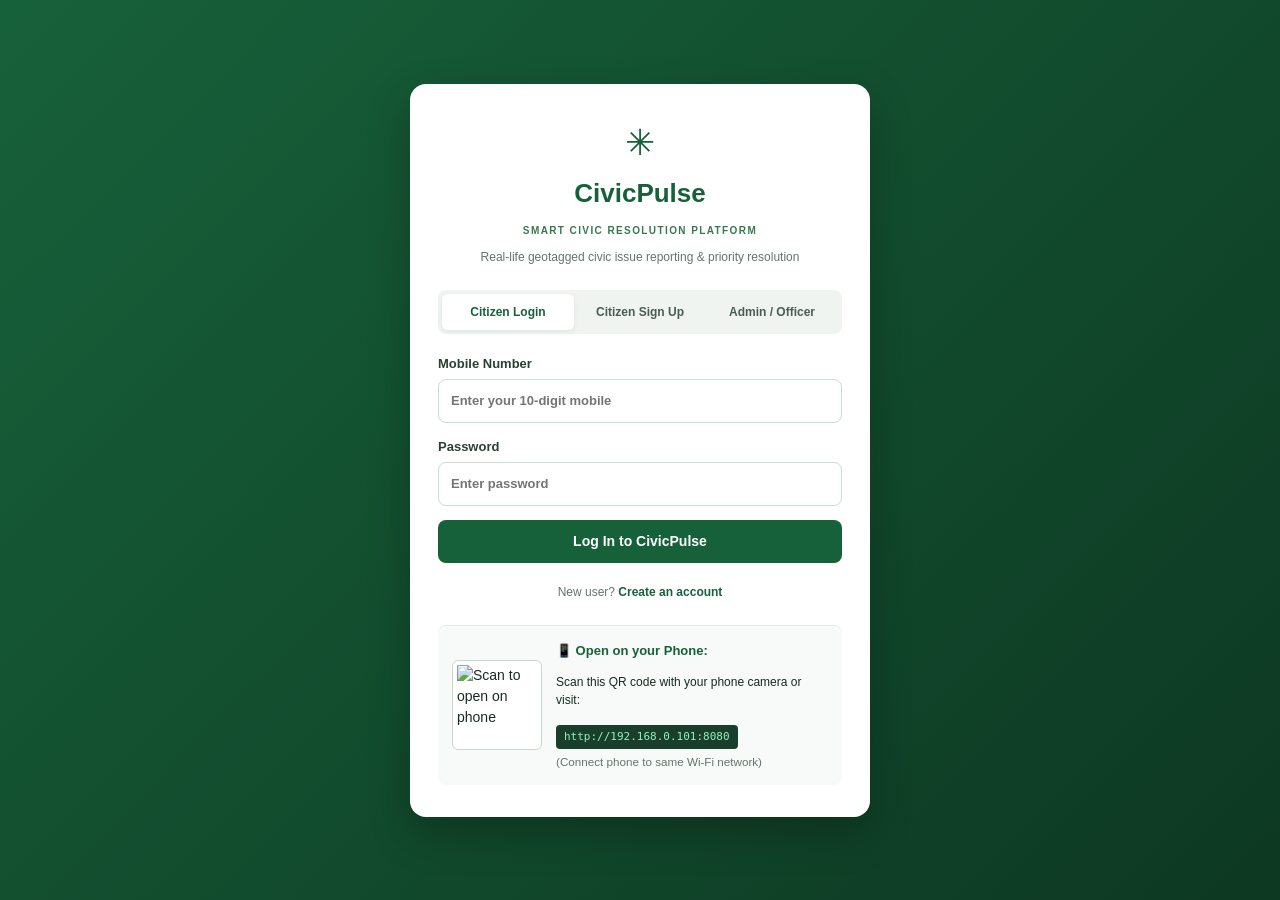
==== commit 9e289cb6: "updated civicpulse" ====
--- a/index.html
+++ b/index.html
@@ -39,42 +39,45 @@
       </div>
 
       <!-- FORM 1: CITIZEN LOGIN -->
-      <form id="citizenLoginForm" class="auth-form" onsubmit="handleCitizenLogin(event)">
+      <form id="citizenLoginForm" class="auth-form" onsubmit="handleCitizenLogin(event)" novalidate>
+        <div id="citizenLoginError" class="auth-error-msg hidden"></div>
         <label>Mobile Number
-          <input id="loginPhone" type="tel" placeholder="Enter your 10-digit mobile" required pattern="[0-9]{10}">
+          <input id="loginPhone" type="tel" placeholder="Enter your 10-digit mobile" maxlength="10">
         </label>
         <label>Password
-          <input id="loginPassword" type="password" placeholder="Enter password" required>
+          <input id="loginPassword" type="password" placeholder="Enter password">
         </label>
         <button type="submit" class="primary full-width">Log In to CivicPulse</button>
         <p class="auth-switch-note">New user? <a href="javascript:void(0)" onclick="switchAuthTab('citizenSignup')">Create an account</a></p>
       </form>
 
       <!-- FORM 2: CITIZEN SIGN UP -->
-      <form id="citizenSignupForm" class="auth-form hidden" onsubmit="handleCitizenSignup(event)">
+      <form id="citizenSignupForm" class="auth-form hidden" onsubmit="handleCitizenSignup(event)" novalidate>
+        <div id="citizenSignupError" class="auth-error-msg hidden"></div>
         <label>Your Full Name
-          <input id="signupName" placeholder="e.g. your full name" required>
+          <input id="signupName" placeholder="e.g. John Doe">
         </label>
         <label>Mobile Number
-          <input id="signupPhone" type="tel" placeholder="10-digit mobile number" required pattern="[0-9]{10}">
+          <input id="signupPhone" type="tel" placeholder="10-digit mobile number" maxlength="10">
         </label>
         <label>Create Password
-          <input id="signupPassword" type="password" placeholder="Choose a password" required minlength="4">
+          <input id="signupPassword" type="password" placeholder="Choose a password (min 4 characters)">
+        </label>
+        <label>Confirm Password
+          <input id="signupConfirmPassword" type="password" placeholder="Re-enter your password">
         </label>
         <button type="submit" class="primary full-width">Create Citizen Account</button>
         <p class="auth-switch-note">Already have an account? <a href="javascript:void(0)" onclick="switchAuthTab('citizenLogin')">Log in</a></p>
       </form>
 
       <!-- FORM 3: ADMIN / OFFICER LOGIN -->
-      <form id="adminLoginForm" class="auth-form hidden" onsubmit="handleAdminLogin(event)">
-        <div class="admin-notice">
-          <small>🛡 Municipal Officer Portal: Manage city-wide complaints, Max-Heap priority queue, and fleet dispatch.</small>
-        </div>
+      <form id="adminLoginForm" class="auth-form hidden" onsubmit="handleAdminLogin(event)" novalidate>
+        <div id="adminLoginError" class="auth-error-msg hidden"></div>
         <label>Administrator Username
-          <input id="adminUsername" placeholder="Username (Default: admin)" required>
+          <input id="adminUsername" placeholder="Username (e.g. admin)">
         </label>
         <label>Security Password / PIN
-          <input id="adminPassword" type="password" placeholder="Password (Default: admin123 or 1234)" required>
+          <input id="adminPassword" type="password" placeholder="Enter password (e.g. admin123 or 1234)">
         </label>
         <button type="submit" class="primary full-width" style="background:#253e30;">Log In as Municipal Officer</button>
         <p class="auth-switch-note"><a href="javascript:void(0)" onclick="switchAuthTab('citizenLogin')">← Back to Citizen Login</a></p>
@@ -83,12 +86,12 @@
       <!-- QR CODE & PHONE APP CONNECT HELPER -->
       <div class="phone-connect-box">
         <div class="phone-connect-flex">
-          <img id="phoneQrCode" class="qr-code-img" src="https://api.qrserver.com/v1/create-qr-code/?size=110x110&data=http://192.168.0.102:8080" alt="Scan to open on phone">
+          <img id="phoneQrCode" class="qr-code-img" src="https://api.qrserver.com/v1/create-qr-code/?size=130x130&data=http://192.168.0.101:8080" alt="Scan to open on phone">
           <div class="phone-connect-text">
             <strong>📱 Open on your Phone:</strong>
             <p class="small">Scan this QR code with your phone camera or visit:</p>
-            <code class="network-link">http://192.168.0.102:8080</code>
-            <small class="muted" style="display:block; margin-top:4px;">(Connect phone to same Wi-Fi)</small>
+            <code id="networkLinkDisplay" class="network-link">http://192.168.0.101:8080</code>
+            <small class="muted" style="display:block; margin-top:4px;">(Connect phone to same Wi-Fi network)</small>
           </div>
         </div>
       </div>
@@ -118,7 +121,6 @@
         <button id="nav-priority" onclick="showView('priority')">⚑ Priority Queue (Heap)</button>
         <button id="nav-map" onclick="showView('mapView')">🗺 Interactive Map & Route</button>
         <button id="nav-resolved" onclick="showView('resolved')">✓ Resolved Issues</button>
-        <button id="nav-fds" onclick="showView('fds')">⚗ FDS Live Inspector</button>
       </nav>
 
       <!-- SIDEBAR BOTTOM PROFILE -->
@@ -158,12 +160,12 @@
           <p class="muted">Take a photo using your phone camera or upload a geotagged image. Location and priority are automatically calculated from your photo!</p>
         </div>
 
-        <!-- STEP 1: PHOTO & GEOTAG (COMPULSORY) -->
+        <!-- STEP 1: PHOTO & GEOTAG -->
         <div class="panel geotag-capture-card">
           <div class="step-title-row">
             <span class="step-num">1</span>
             <div>
-              <h3>Take Photo or Upload Geotagged Image (Compulsory)</h3>
+              <h3>Take Photo or Upload Geotagged Image</h3>
               <p class="muted small">Your location is directly extracted from the photo GPS coordinates.</p>
             </div>
           </div>
@@ -171,6 +173,7 @@
           <div class="upload-options-grid">
             <!-- CAMERA -->
             <div class="camera-card">
+              <input type="file" id="nativeCameraInput" accept="image/*" capture="environment" style="display:none" onchange="handleFileSelect(event)">
               <button type="button" class="primary full-width" onclick="toggleCamera()">
                 📸 Open Camera & Capture Photo
               </button>
@@ -187,7 +190,7 @@
               <div class="dropzone-content">
                 <span class="upload-icon">📁</span>
                 <strong>Choose Photo from Device</strong>
-                <small>Auto-reads embedded GPS latitude & longitude</small>
+                <small>Select image file from gallery or storage</small>
               </div>
             </div>
           </div>
@@ -195,7 +198,10 @@
           <!-- PHOTO & EXTRACTED LOCATION DISPLAY -->
           <div id="photoSuccessCard" class="photo-success-card hidden">
             <div class="photo-success-flex">
-              <img id="previewImg" src="" alt="Captured issue photo" class="preview-thumbnail">
+              <div class="thumbnail-wrapper" onclick="openLightboxFromPreview()" title="Click to view large photo">
+                <img id="previewImg" src="" alt="Captured issue photo" class="preview-thumbnail clickable-photo">
+                <span class="zoom-badge">🔍 Click to Enlarge</span>
+              </div>
               <div class="photo-success-details">
                 <span class="pill-badge pill-green">✓ Photo Captured & Geotagged</span>
                 <h4 id="extractedIssueTitle">Civic Issue Identified</h4>
@@ -411,10 +417,11 @@
               <tr>
                 <th>Heap Rank</th>
                 <th>Photo</th>
-                <th>Issue</th>
+                <th>Complaint & Description</th>
                 <th>Citizen</th>
                 <th>Location</th>
-                <th>Score</th>
+                <th>Priority Score</th>
+                <th>AI Reason</th>
                 <th>Status</th>
                 <th>Action</th>
               </tr>
@@ -439,6 +446,18 @@
             <span class="legend-dot purple">★ Depot</span>
           </div>
         </div>
+
+        <div id="mapRouteCard" class="panel map-route-card hidden">
+          <div class="map-route-header">
+            <span class="pill-badge pill-green">📍 Active Complaint Route</span>
+            <strong id="mapRouteTitle">Complaint Route</strong>
+            <button class="close-route-btn" onclick="clearSelectedMapRoute()">✕ Reset</button>
+          </div>
+          <div id="mapRouteDetails" class="map-route-details">
+            Showing driving route from Municipal Central Depot to geotagged complaint location.
+          </div>
+        </div>
+
         <div class="panel">
           <div id="fullMap" class="map-container" style="height: 520px; border-radius: 8px;"></div>
         </div>
@@ -446,8 +465,12 @@
 
       <!-- VIEW 8: RESOLVED ISSUES (ADMIN ONLY) -->
       <section id="resolved" class="view hidden">
-        <h1>Resolved Community Issues</h1>
-        <p class="muted">Successfully fixed issues with resolution notes, timestamps, and technician assignment.</p>
+        <div class="view-header">
+          <div>
+            <h1>Resolved Community Issues</h1>
+            <p class="muted">Successfully fixed issues with resolution notes, timestamps, and technician assignment.</p>
+          </div>
+        </div>
         <div class="panel table-wrap">
           <table>
             <thead>
@@ -458,87 +481,11 @@
                 <th>Location</th>
                 <th>Resolution Notes & Assigned Officer</th>
                 <th>Status</th>
+                <th>Action</th>
               </tr>
             </thead>
             <tbody id="resolvedRows"></tbody>
           </table>
-        </div>
-      </section>
-
-      <!-- VIEW 9: FDS LIVE INSPECTOR (ADMIN ONLY) -->
-      <section id="fds" class="view hidden">
-        <h1>Fundamentals of Data Structures (FDS) Inspector</h1>
-        <p class="muted">Live academic visualizer demonstrating C++ Data Structures implementation and performance metrics.</p>
-
-        <div class="fds-grid">
-          <!-- 1. BINARY MAX-HEAP -->
-          <article class="panel fds-card">
-            <div class="fds-card-header">
-              <h3>1. Binary Max-Heap (Priority Queue)</h3>
-              <span class="pill-badge pill-green">O(log N) Insert & Extract</span>
-            </div>
-            <p>Maintains priority order. Root is always the highest priority civic complaint.</p>
-            <div class="fds-metric-list">
-              <div><span>Heap Elements:</span> <strong id="fdsHeapCount">0</strong></div>
-              <div><span>Tree Height:</span> <strong id="fdsHeapHeight">0</strong></div>
-              <div><span>Peek Max:</span> <strong>O(1)</strong></div>
-              <div><span>Extract Max:</span> <strong>O(log N)</strong></div>
-            </div>
-            <div class="fds-tree-visual" id="heapArrayView">
-              <code>Heap array: [Empty]</code>
-            </div>
-          </article>
-
-          <!-- 2. BINARY SEARCH TREE -->
-          <article class="panel fds-card">
-            <div class="fds-card-header">
-              <h3>2. Binary Search Tree (BST)</h3>
-              <span class="pill-badge pill-blue">O(log N) ID Index</span>
-            </div>
-            <p>Indexes all complaints uniquely by ID. In-order traversal generates sorted ID records.</p>
-            <div class="fds-metric-list">
-              <div><span>Total BST Nodes:</span> <strong id="fdsBstCount">0</strong></div>
-              <div><span>Tree Height:</span> <strong id="fdsBstHeight">0</strong></div>
-            </div>
-            <div class="bst-search-tester">
-              <label>Test BST Search Lookup:</label>
-              <div style="display:flex; gap:8px;">
-                <input id="bstTestId" type="number" placeholder="Enter ID (e.g. 1)" style="max-width:160px;">
-                <button class="secondary-btn" onclick="testBstSearch()">Execute Search</button>
-              </div>
-              <div id="bstSearchResult" class="bst-result-box">Search test output...</div>
-            </div>
-          </article>
-
-          <!-- 3. CIVIC GRAPH & DIJKSTRA -->
-          <article class="panel fds-card">
-            <div class="fds-card-header">
-              <h3>3. City Graph & Dijkstra Shortest Path</h3>
-              <span class="pill-badge pill-purple">O((V + E) log V)</span>
-            </div>
-            <p>Road network graph connecting municipal hubs and complaint locations.</p>
-            <div class="fds-metric-list">
-              <div><span>Graph Vertices:</span> <strong id="fdsVertices">9</strong></div>
-              <div><span>Road Edges:</span> <strong id="fdsEdges">12</strong></div>
-            </div>
-            <div class="graph-nodes-list" id="graphNodesList">
-              <code>Nodes: Municipal Central Depot, Near School, Near Hospital, Market Area...</code>
-            </div>
-          </article>
-
-          <!-- 4. DOUBLY LINKED LIST -->
-          <article class="panel fds-card">
-            <div class="fds-card-header">
-              <h3>4. Doubly Linked List (Audit Log)</h3>
-              <span class="pill-badge pill-yellow">O(1) Append / Bidirectional</span>
-            </div>
-            <p>Maintains persistent resolution history and complaint status changes.</p>
-            <div class="fds-metric-list">
-              <div><span>Audit Records:</span> <strong id="fdsAuditCount">0</strong></div>
-              <div><span>Traversal:</span> <strong>Bidirectional</strong></div>
-            </div>
-            <div id="auditLogList" class="audit-trail-container"></div>
-          </article>
         </div>
       </section>
 
@@ -555,20 +502,20 @@
               <input type="hidden" id="modalComplaintId">
               <label>Update Status
                 <select id="modalStatusSelect" required>
+                  <option value="Resolved">Resolved (Work completed)</option>
+                  <option value="In Progress">In Progress (Field crew assigned)</option>
                   <option value="Submitted">Submitted (Under review)</option>
-                  <option value="In Progress">In Progress (Field crew assigned)</option>
-                  <option value="Resolved">Resolved (Work completed)</option>
                   <option value="Closed">Closed (Verified & archived)</option>
                 </select>
               </label>
               <label>Assigned Officer / Technician
-                <input id="modalOfficer" placeholder="e.g. Road Maintenance Crew, Electrical Inspector" required>
+                <input id="modalOfficer" placeholder="e.g. Ward Maintenance Crew, Road Inspector" required>
               </label>
               <label>Resolution Notes & Action Taken
                 <textarea id="modalNotes" rows="3" placeholder="Describe the repair work conducted, materials used, or inspection outcome..." required></textarea>
               </label>
               <div class="modal-actions">
-                <button type="submit" class="primary">Save Status & Update FDS Engine</button>
+                <button type="submit" class="primary">Save Status & Update</button>
                 <button type="button" class="secondary-btn" onclick="closeModal()">Cancel</button>
               </div>
             </form>
@@ -576,10 +523,20 @@
         </div>
       </div>
 
+      <!-- IMAGE LIGHTBOX MODAL (BIG PHOTO VIEWER) -->
+      <div id="imageLightboxModal" class="lightbox-modal hidden" onclick="closeLightboxModal(event)">
+        <div class="lightbox-content" onclick="event.stopPropagation()">
+          <button class="lightbox-close" onclick="closeLightboxModal()" title="Close photo viewer">&times;</button>
+          <img id="lightboxImg" src="" alt="Enlarged issue photo">
+          <div id="lightboxCaption" class="lightbox-caption"></div>
+          <div id="lightboxActions" class="lightbox-actions"></div>
+        </div>
+      </div>
+
       <!-- TOAST NOTIFICATIONS -->
       <div id="toast" role="status"></div>
 
-      <footer>CivicPulse · Fundamentals of Data Structures (C++) Project · Real-Life Civic Platform</footer>
+      <footer>CivicPulse · Smart Geotag Civic Resolution Platform</footer>
     </main>
 
     <!-- MOBILE BOTTOM NAVIGATION (Smartphones) -->
--- a/style.css
+++ b/style.css
@@ -1108,6 +1108,252 @@
   font-size: 11px;
   margin-top: 40px;
   text-align: center;
+}
+
+/* ---------- AUTH ERROR MESSAGE ---------- */
+
+.auth-error-msg {
+  background: #fdf2f2;
+  border: 1px solid #f8b4b4;
+  color: #9b1c1c;
+  padding: 10px 14px;
+  border-radius: 8px;
+  font-size: 13px;
+  font-weight: 500;
+  margin-bottom: 14px;
+  animation: shake 0.3s ease;
+}
+
+@keyframes shake {
+  0%, 100% { transform: translateX(0); }
+  20%, 60% { transform: translateX(-4px); }
+  40%, 80% { transform: translateX(4px); }
+}
+
+/* ---------- CLICKABLE PHOTOS & ZOOM BADGES ---------- */
+
+.clickable-photo {
+  cursor: pointer;
+  transition: transform 0.2s ease, box-shadow 0.2s ease;
+}
+
+.clickable-photo:hover {
+  transform: scale(1.03);
+  box-shadow: 0 4px 12px rgba(0,0,0,0.25);
+}
+
+.thumbnail-wrapper {
+  position: relative;
+  display: inline-block;
+  cursor: pointer;
+}
+
+.zoom-badge {
+  position: absolute;
+  bottom: 6px;
+  left: 6px;
+  right: 6px;
+  background: rgba(0, 0, 0, 0.7);
+  color: white;
+  font-size: 10px;
+  text-align: center;
+  border-radius: 4px;
+  padding: 2px 4px;
+  pointer-events: none;
+}
+
+.tap-hint {
+  position: absolute;
+  bottom: 6px;
+  left: 6px;
+  background: rgba(0,0,0,0.65);
+  color: white;
+  font-size: 10px;
+  border-radius: 4px;
+  padding: 2px 6px;
+  pointer-events: none;
+}
+
+/* ---------- IMAGE LIGHTBOX MODAL ---------- */
+
+.lightbox-modal {
+  position: fixed;
+  inset: 0;
+  background: rgba(0, 0, 0, 0.88);
+  display: flex;
+  align-items: center;
+  justify-content: center;
+  z-index: 3000;
+  animation: fadeIn 0.2s ease;
+  padding: 20px;
+}
+
+@keyframes fadeIn {
+  from { opacity: 0; }
+  to { opacity: 1; }
+}
+
+.lightbox-content {
+  position: relative;
+  max-width: 92vw;
+  max-height: 92vh;
+  display: flex;
+  flex-direction: column;
+  align-items: center;
+  justify-content: center;
+}
+
+.lightbox-content img {
+  max-width: 90vw;
+  max-height: 78vh;
+  border-radius: 8px;
+  object-fit: contain;
+  box-shadow: 0 12px 40px rgba(0, 0, 0, 0.6);
+  border: 2px solid rgba(255, 255, 255, 0.2);
+}
+
+.lightbox-close {
+  position: absolute;
+  top: -44px;
+  right: 0;
+  background: rgba(255, 255, 255, 0.2);
+  color: white;
+  border: none;
+  font-size: 28px;
+  line-height: 1;
+  width: 36px;
+  height: 36px;
+  border-radius: 50%;
+  cursor: pointer;
+  display: flex;
+  align-items: center;
+  justify-content: center;
+  transition: background 0.2s ease;
+}
+
+.lightbox-close:hover {
+  background: rgba(255, 255, 255, 0.4);
+}
+
+.lightbox-caption {
+  color: white;
+  font-size: 14px;
+  font-weight: 500;
+  margin-top: 12px;
+  text-align: center;
+}
+
+.lightbox-actions {
+  margin-top: 10px;
+}
+
+/* ---------- ACTION BUTTONS GROUP ---------- */
+
+.action-btn-group {
+  display: flex;
+  flex-wrap: wrap;
+  gap: 6px;
+  align-items: center;
+}
+
+.action-btn-resolve {
+  background: #17613a !important;
+  color: white !important;
+}
+
+.action-btn-resolve:hover {
+  background: #114c2c !important;
+}
+
+.action-btn-update {
+  background: #f0f4f1 !important;
+  color: #172b22 !important;
+  border: 1px solid #c2d6c6 !important;
+}
+
+.action-btn-update:hover {
+  background: #e1ede3 !important;
+}
+
+.action-btn-map {
+  background: #582c8b !important;
+  color: white !important;
+}
+
+.action-btn-map:hover {
+  background: #452170 !important;
+}
+
+.action-btn-danger {
+  background: #fdf2f2 !important;
+  color: #c81e1e !important;
+  border: 1px solid #f8b4b4 !important;
+  padding: 6px 12px;
+  border-radius: 6px;
+  font-size: 12px;
+  font-weight: 600;
+  cursor: pointer;
+  transition: background 0.15s ease;
+}
+
+.action-btn-danger:hover {
+  background: #e02424 !important;
+  color: white !important;
+}
+
+.citizen-card-actions {
+  margin-top: 14px;
+  display: flex;
+  justify-content: flex-end;
+  border-top: 1px solid #edf2ee;
+  padding-top: 10px;
+}
+
+.map-link-btn {
+  color: #17613a;
+  text-decoration: none;
+  font-weight: 600;
+  display: inline-block;
+}
+
+.map-link-btn:hover {
+  text-decoration: underline;
+}
+
+/* ---------- MAP ROUTE BANNER ---------- */
+
+.map-route-card {
+  margin-bottom: 14px;
+  border-left: 4px solid var(--green);
+  background: #f4faf5;
+}
+
+.map-route-header {
+  display: flex;
+  justify-content: space-between;
+  align-items: center;
+  margin-bottom: 6px;
+}
+
+.close-route-btn {
+  background: transparent;
+  border: 1px solid #cbdcd0;
+  border-radius: 4px;
+  padding: 3px 8px;
+  font-size: 11px;
+  cursor: pointer;
+  color: var(--muted);
+}
+
+.close-route-btn:hover {
+  background: #e2ede5;
+  color: var(--text);
+}
+
+.map-route-details {
+  font-size: 13px;
+  color: #2b4034;
+  line-height: 1.6;
 }
 
 /* ---------- RESPONSIVE DESIGN FOR SMARTPHONES ---------- */
@@ -1134,3 +1380,32 @@
   .auth-card { padding: 24px 18px; }
   .phone-connect-flex { flex-direction: column; text-align: center; }
 }
+
+.rank-badge {
+  display: inline-block;
+  background: #eef4f0;
+  color: var(--green);
+  font-weight: 700;
+  padding: 4px 8px;
+  border-radius: 6px;
+  font-size: 13px;
+  border: 1px solid #c7dcd0;
+}
+
+.ai-reason-cell {
+  max-width: 260px;
+  white-space: normal;
+  line-height: 1.4;
+}
+
+.ai-source-badge {
+  display: inline-block;
+  background: #f0f7f3;
+  color: #2e6945;
+  font-size: 10px;
+  font-weight: 600;
+  padding: 1px 6px;
+  border-radius: 4px;
+  margin-top: 4px;
+  border: 1px solid #d4e7db;
+}
